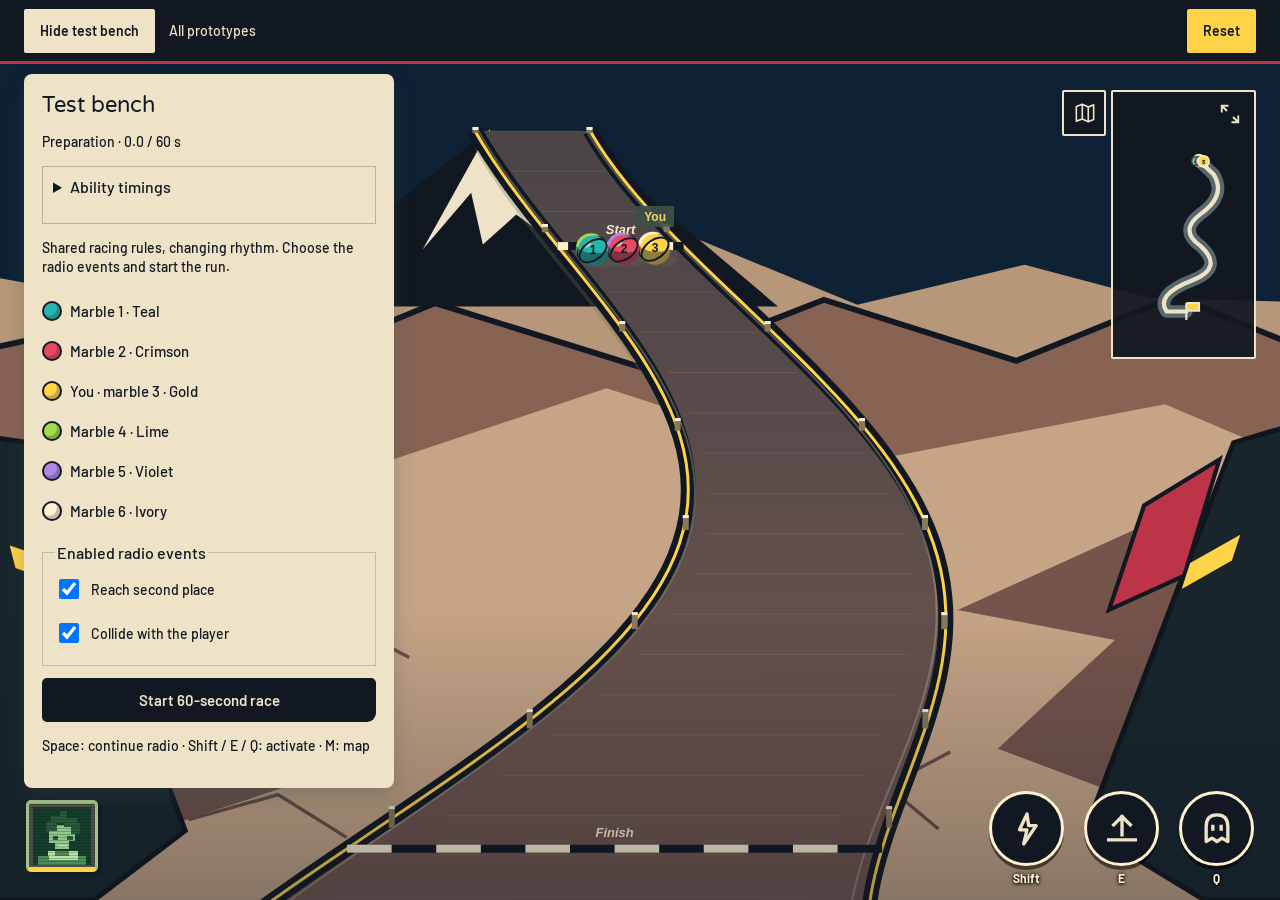
==== prototype-01.html @ e47201d7 "Simplify race motion and add Space-driven radio with permanent player portrait" ====
<!doctype html>
<html lang="en"><head><meta charset="utf-8"><meta name="viewport" content="width=device-width, initial-scale=1"><title data-text="pageTitle"></title><link rel="stylesheet" href="styles.css"></head>
<body class="race-page" data-prototype="prototype-01"><header class="prototype-header"><button id="controls-toggle" data-text="showTools" aria-expanded="false" aria-controls="demo-controls"></button><a href="index.html" data-text="back" data-label="backLabel"></a><button id="header-reset" data-text="restart"></button></header>
<main class="race" id="race"><canvas id="scene" data-label="scene"></canvas><div class="scene-vignette"></div>
<section class="race-info" data-label="raceProgress"><div class="position"><strong id="position">3</strong><span>/ 6</span></div><div class="race-meta"><span id="progress-label">0%</span><span id="race-time">00:00.0</span></div><div class="progress-track" role="progressbar" data-label="distance" aria-valuemin="0" aria-valuemax="100" aria-valuenow="0"><span id="race-progress"></span></div></section>

<section class="map-dock" data-label="minimap"><button id="map-toggle" class="map-tab" aria-expanded="true" data-label="toggleMap" data-title="toggleMapHelp" aria-controls="map-content" data-icon="map"></button><div id="map-content" class="instrument map-content"><div class="panel-heading"><span></span><button id="map-expand" class="small-button" data-label="expandMap" data-title="expandMap" data-icon="expand"></button></div><svg id="mini-map" viewBox="0 0 180 270" role="img" data-label="route"><path class="map-route-shadow"/><path class="map-route"/><path class="finish-line"/><circle class="start-marker" r="8"/><g id="map-markers"></g></svg><div class="map-legend"><span><i class="player-dot"></i><span data-text="you"></span></span><span><i class="rival-dot"></i><span data-text="otherRacers"></span></span></div></div></section>
<div id="ability-feedback" class="ability-feedback" role="status"></div>
<section class="radio-dock" id="radio-dock" data-label="conversation"><div class="portrait-stack"><div id="portrait-npc" role="img" class="portrait" hidden><span class="portrait-art" data-icon="npcPortrait"></span></div><div id="portrait-player" role="img" class="portrait active" data-label="playerPortrait"><span class="portrait-art" data-icon="playerPortrait"></span></div></div><div class="dialogue instrument" id="dialogue" hidden><div class="dialogue-body"><p id="speaker" class="speaker"></p><p id="dialog-text" class="dialog-text" aria-live="polite"></p><div class="dialogue-footer"><span id="dialog-step"></span><span data-text="continueRadio"></span></div></div></div></section>
<section class="abilities" data-label="abilities"><div class="ability-row"><button class="ability instrument" data-ability="0" aria-controls="ability-detail"><span class="ability-icon"></span><span class="ability-state"></span><span class="ability-spinner" aria-hidden="true"></span><svg class="cooldown-ring" viewBox="0 0 80 80" aria-hidden="true"><circle class="ring-track" cx="40" cy="40" r="35"/><circle class="ring-progress" cx="40" cy="40" r="35"/></svg><span class="ability-key"></span></button><button class="ability instrument" data-ability="1" aria-controls="ability-detail"><span class="ability-icon"></span><span class="ability-state"></span><span class="ability-spinner" aria-hidden="true"></span><svg class="cooldown-ring" viewBox="0 0 80 80" aria-hidden="true"><circle class="ring-track" cx="40" cy="40" r="35"/><circle class="ring-progress" cx="40" cy="40" r="35"/></svg><span class="ability-key"></span></button><button class="ability instrument" data-ability="2" aria-controls="ability-detail"><span class="ability-icon"></span><span class="ability-state"></span><span class="ability-spinner" aria-hidden="true"></span><svg class="cooldown-ring" viewBox="0 0 80 80" aria-hidden="true"><circle class="ring-track" cx="40" cy="40" r="35"/><circle class="ring-progress" cx="40" cy="40" r="35"/></svg><span class="ability-key"></span></button></div><div id="ability-detail" class="ability-detail instrument" hidden><div class="panel-heading"><strong id="ability-name"></strong><button id="ability-close" class="small-button" data-label="closeAbility" data-icon="close"></button></div><p id="ability-description"></p><div class="detail-footer"><span id="ability-timing"></span><button id="ability-activate" data-text="activate"></button></div></div></section>

<div id="finish-banner" class="finish-banner" role="status" hidden><p data-text="finishIntro"></p><h1 data-text="finishTitle"></h1><p id="result"></p></div></main>
<aside class="test-bench"><section id="demo-controls" hidden><h2 data-text="testTools"></h2><p id="sim-status"></p><details class="ability-settings"><summary data-text="abilitySettings"></summary><div id="ability-settings"></div></details><div id="preparation"><p data-text="prepHint"></p><div id="marble-editor"></div><fieldset><legend data-text="enabledEvents"></legend><div id="event-options"></div></fieldset><button id="start-race" data-text="startRace"></button></div><div id="live-tools" hidden><div id="event-triggers"></div><button id="pause" data-text="pause"></button></div><p data-text="keyboard"></p></section></aside>
<dialog id="map-dialog" class="expanded-map instrument"><div class="panel-heading"><h2 data-text="mapHeading"></h2><button id="map-close" class="small-button" data-label="closeMap" data-icon="close"></button></div><div id="large-map"></div><div class="map-legend"><span><i class="player-dot"></i><span data-text="you"></span></span><span><i class="rival-dot"></i><span data-text="otherRacers"></span></span></div><p><span data-text="start"></span><span data-text="finish"></span></p></dialog>
<script src="prototype-config.js?v=space-radio-02"></script><script src="content.js?v=space-radio-02"></script><script src="ability-model.js?v=space-radio-02"></script><script src="radio-model.js?v=space-radio-02"></script><script src="race-model.js?v=space-radio-02"></script><script src="prototype-01.js?v=space-radio-02"></script></body></html>
---- styles.css ----
@import url('https://fonts.googleapis.com/css2?family=Barlow+Condensed:ital,wght@0,600;0,700;0,800;1,800&display=swap');
@import url('https://fonts.googleapis.com/css2?family=Barlow:wght@400;500;600;700;800&family=Varela+Round&display=swap');
:root{color-scheme:light;--ink:#344d43;--paper:#f7f0db;--sage:#668879;--sea:#8db4aa;--gold:#edc567;--rust:#ae563c;--muted:#596958;--white:#fff9e8}*{box-sizing:border-box}body{margin:0;color:var(--ink);font:500 16px Barlow,sans-serif;background:var(--paper)}button,a{-webkit-tap-highlight-color:transparent}button{font:600 15px Barlow,sans-serif;color:var(--paper);background:var(--ink);border:0;min-height:44px;padding:10px 18px;cursor:pointer;border-radius:5px 5px 9px 5px;transition:background .16s,transform .16s}button:hover{background:#496553}button:active{transform:translateY(1px)}a{color:inherit}button:focus-visible,a:focus-visible{outline:3px solid var(--rust);outline-offset:4px}button:disabled{cursor:not-allowed;background:#ccd0b8;color:#344d43}[hidden]{display:none!important}.svg-definitions{position:absolute;width:0;height:0}.topbar{position:absolute;z-index:6;inset:0 0 auto;display:flex;align-items:center;justify-content:space-between;height:64px;padding:0 24px;gap:10px;background:linear-gradient(#f7f0dbb0,#f7f0db00)}.back-link{text-decoration:none;padding:14px 0;font-size:14px;font-weight:700}.back-link:hover{text-decoration:underline}.topbar-title{font:18px 'Varela Round',sans-serif}.topbar-title span{display:none}.icon-button{font-size:25px;width:44px;padding:4px;background:#344d43ed;color:var(--white)}.topbar #header-reset{margin-left:auto;margin-right:8px}.topbar #controls-toggle{font-size:0}.topbar #controls-toggle::after{content:'☷';font-size:27px}.race{height:100dvh;min-height:640px;position:relative;overflow:hidden;background:#a4c7b9;background-position:center;background-size:cover;background-repeat:no-repeat}#scene{position:absolute;inset:0;width:100%;height:100%}.scene-vignette{position:absolute;inset:0;pointer-events:none;background:linear-gradient(0deg,#43564130,transparent 25%)}.race-info{position:absolute;left:30px;top:92px;width:140px;color:var(--ink)}.position{display:flex;gap:6px;align-items:baseline}.position strong{font:800 65px/.95 Barlow,sans-serif;letter-spacing:-3px}.position>span{font-size:24px;font-weight:600}.race-meta{display:flex;justify-content:space-between;gap:12px;margin-top:13px;font-size:13px;font-weight:700;font-variant-numeric:tabular-nums}.progress-track{height:4px;background:#344d4329;margin-top:9px}.progress-track span{display:block;height:100%;background:var(--ink)}.map-dock{position:absolute;top:88px;right:24px;display:flex;align-items:flex-start;gap:5px}.map-tab{width:44px;padding:8px;min-height:44px;background:#344d43e8;color:var(--paper);border-radius:5px}.map-tab svg{display:block;width:26px;height:26px;fill:none;stroke:currentColor;stroke-width:3;stroke-linejoin:round}.map-tab #map-chevron{display:none}.map-content{width:145px;position:relative;border-radius:4px;background:#344d43e8;padding:34px 7px 8px;animation:reveal .18s ease-out}.map-content .panel-heading{height:0}.map-content #map-expand{position:absolute;right:2px;top:0;color:var(--paper)}.small-button{background:transparent;color:inherit;min-width:44px;padding:5px;font-size:25px;line-height:1}.small-button:hover{background:#66887930}.map-content svg{width:100%;height:220px}.map-route-shadow{fill:none;stroke:#7c9883;stroke-width:18;stroke-linecap:round;stroke-linejoin:round}.map-route{fill:none;stroke:var(--paper);stroke-width:6;stroke-linecap:round;stroke-linejoin:round}.finish-line{stroke:var(--paper);stroke-width:3;fill:var(--gold)}.start-marker{fill:var(--ink);stroke:var(--paper);stroke-width:3}.map-content .map-legend{display:none}.dialogue{position:absolute;left:26px;bottom:28px;width:420px;display:flex;gap:16px;align-items:stretch;background:var(--paper);padding:16px;border-radius:7px 22px 7px 7px;box-shadow:0 6px 0 #344d4329}.portrait-stack{width:64px;flex-shrink:0;display:flex;flex-direction:column;gap:9px}.portrait{opacity:.4;background:#e4dcc1;border-radius:5px;overflow:hidden;transition:opacity .2s}.portrait.active{opacity:1;background:#d2ddc3;box-shadow:0 3px 0 var(--sage)}.portrait svg{display:block;width:100%;height:57px}.portrait span{display:none}.dialogue-body{position:relative;flex:1;display:flex;flex-direction:column;min-width:0}.dialogue-body .panel-heading{position:absolute;right:-8px;top:-10px}.dialogue-body .panel-heading>span{display:none}.speaker{font:600 19px 'Varela Round',sans-serif;margin:4px 30px 10px 0;color:var(--rust)}.dialog-text{font-size:18px;line-height:1.4;margin:0 0 18px;min-height:50px;max-width:30ch}.dialogue-footer{display:flex;align-items:center;justify-content:space-between;margin-top:auto;gap:10px}.dialogue-footer>span{color:var(--muted);font-size:12px}.dialogue-footer button{min-height:44px;padding:7px 14px;background:transparent;color:var(--ink)}.dialogue-footer button:hover{background:#d7dfc7}.abilities{position:absolute;right:26px;bottom:34px;width:254px}.ability-row{display:flex;gap:14px}.ability{position:relative;width:75px;height:75px;padding:9px;background:#344d43ee;border:3px solid var(--paper);border-radius:5px;color:var(--paper);overflow:visible;box-shadow:0 4px 0 #344d432b}.ability:hover,.ability.selected{background:#526e5c}.ability svg{width:44px;height:44px;display:block;fill:none;stroke:currentColor;stroke-width:4;stroke-linecap:square;stroke-linejoin:round}.ability-key{position:absolute;top:calc(100% + 10px);left:0;right:0;text-align:center;font-size:12px;font-weight:700;color:var(--ink)}.ability-state{position:absolute;inset:0;display:flex;align-items:center;justify-content:center;font:700 25px Barlow,sans-serif;pointer-events:none}.ability.cooldown{background:#344d437a;color:#fff9e8}.ability.cooldown svg{opacity:.18}.ability.activated{background:var(--gold);color:var(--ink);border-color:var(--ink)}.ability.activated .ability-state{position:absolute;inset:auto 0 -5px auto;font-size:17px;line-height:1}.cooldown-fill{position:absolute;left:0;bottom:0;height:4px;background:var(--gold);width:0}.ability-detail{position:absolute;bottom:100px;right:0;width:300px;padding:14px 18px;background:var(--paper);border-radius:6px 18px 6px 6px;box-shadow:0 5px 0 #344d4329;animation:reveal .15s ease-out}.panel-heading{display:flex;align-items:center;justify-content:space-between;gap:12px}.ability-detail .panel-heading strong{font:19px 'Varela Round',sans-serif}.ability-detail p{font-size:16px;line-height:1.45;margin:5px 0 14px}.detail-footer{display:flex;align-items:center;justify-content:space-between;gap:10px}.detail-footer>span{font-size:12px;color:var(--muted)}.ability-feedback{position:absolute;left:50%;top:40%;transform:translateX(-50%);padding:10px 18px;background:var(--paper);border-radius:4px;font:16px 'Varela Round',sans-serif;opacity:0;transition:opacity .2s;pointer-events:none}.ability-feedback.visible{opacity:1}.demo-controls{position:absolute;z-index:8;right:24px;top:70px;background:var(--paper);padding:18px;border-radius:8px;width:330px;box-shadow:0 8px 20px #344d4344;display:grid;grid-template-columns:1fr 1fr;gap:10px}.controls-intro,.demo-controls p{grid-column:1/-1}.controls-intro strong{font:19px 'Varela Round',sans-serif}.controls-intro span{display:none}.demo-controls p{font-size:13px;line-height:1.5;margin:5px 0}.expanded-map{background:var(--paper);color:var(--ink);border:0;width:min(470px,90vw);padding:20px;border-radius:8px;max-height:90dvh;overflow:auto}.expanded-map::backdrop{background:#344d4399}.expanded-map h2{font:22px 'Varela Round',sans-serif;margin:0}.expanded-map .eyebrow{display:none}.expanded-map svg{display:block;width:100%;height:min(55dvh,430px)}.expanded-map .map-route-shadow{stroke:#c0cdb3}.expanded-map .map-route{stroke:#668879}.expanded-map .finish-line,.expanded-map .start-marker{stroke:var(--ink)}.expanded-map>p{display:flex;justify-content:space-between;font-size:13px;margin-bottom:0}.map-legend{display:flex;gap:20px;justify-content:center;font-size:13px}.map-legend span{display:flex;align-items:center;gap:6px}.map-legend i{width:9px;height:9px;display:inline-block;border-radius:50%}.player-dot{background:var(--gold);outline:2px solid var(--ink)}.rival-dot{background:var(--sage)}.finish-banner{position:absolute;left:50%;top:44%;transform:translate(-50%,-50%);text-align:center;background:var(--paper);padding:25px 48px;border-radius:10px 28px 10px 10px;box-shadow:0 6px 0 #344d4329}.finish-banner p{margin:0}.finish-banner h1{font:48px 'Varela Round',sans-serif;margin:8px 0 20px}.hub{min-height:100dvh;background:#e9e2c6}.hub-content{max-width:1120px;margin:auto;padding:40px 48px 26px}.wordmark{display:inline-flex;gap:12px;align-items:center;text-decoration:none;font:23px 'Varela Round',sans-serif}.wordmark svg{width:38px;height:38px;stroke:currentColor;fill:none;stroke-width:2.5}.hub-title{margin:65px 0 32px}.hub-title p{font:16px 'Varela Round',sans-serif;color:var(--rust);margin:0 0 12px}.hub-title h1{font:clamp(36px,5vw,56px)/1.1 'Varela Round',sans-serif;letter-spacing:-2px;margin:0}.trail-card{display:grid;grid-template-columns:1.35fr 1fr;background:var(--paper);border-radius:7px 30px 7px 7px;overflow:hidden;box-shadow:0 8px 0 #bcc5a666}.trail-art{position:relative;min-height:320px;overflow:hidden;display:block}.trail-art img{width:100%;height:100%;object-fit:cover;position:absolute}.trail-road{position:absolute;width:165px;height:580px;border:6px solid #f9efd3;background:#d0bd93;top:-100px;left:38%;transform:rotate(28deg);border-radius:45%}.trail-marble{position:absolute;width:58px;height:58px;border-radius:50%;left:48%;top:56%;background:radial-gradient(circle at 30% 25%,#fff0bb,#e7b952 45%,#a7773b);box-shadow:7px 10px 0 #526b4d44}.trail-stamp{position:absolute;left:24px;bottom:24px;font:700 38px Barlow,sans-serif;color:var(--paper);background:var(--ink);padding:5px 12px;border-radius:4px}.trail-copy{padding:40px;display:flex;flex-direction:column;justify-content:center}.version{font-size:13px;color:var(--muted);margin:0 0 15px}.trail-copy h2{font:32px 'Varela Round',sans-serif;margin:0 0 15px;color:var(--rust)}.trail-copy>p:not(.version){font-size:18px;line-height:1.55;margin:0 0 28px}.play-link{display:flex;align-items:center;justify-content:space-between;background:var(--ink);color:var(--paper);padding:14px 18px;text-decoration:none;font-weight:600;border-radius:5px}.play-link:hover{background:#526e5c}.play-link svg{width:24px;height:24px;stroke:currentColor;fill:none;stroke-width:2.5}.hub footer{display:flex;justify-content:space-between;font-size:13px;color:var(--muted);gap:15px;margin-top:30px}@keyframes reveal{from{opacity:0;transform:translateX(8px)}to{opacity:1;transform:translateX(0)}}
@media(max-width:900px){.dialogue{width:360px;padding:14px;gap:12px}.dialog-text{font-size:17px}.abilities{right:20px;width:230px}.ability-row{gap:10px}.ability{width:70px;height:70px}.ability svg{width:40px;height:40px}.map-content{width:130px}.map-content svg{height:185px}.trail-copy{padding:28px}.trail-copy h2{font-size:27px}}
@media(max-width:680px){.topbar{padding:0 12px;height:58px}.topbar-title{font-size:16px}.back-link{font-size:13px}.topbar #header-reset{margin-right:0}.race{min-height:700px}.race-info{left:18px;top:81px;width:105px}.position strong{font-size:52px}.position>span{font-size:20px}.race-meta{font-size:12px}.map-dock{top:76px;right:12px;gap:4px}.map-content{width:104px;padding:33px 2px 8px}.map-content svg{height:158px}.dialogue{left:12px;right:12px;width:auto;bottom:140px;padding:14px;gap:12px}.portrait-stack{width:53px;gap:8px}.portrait svg{height:48px}.dialog-text{font-size:16px;min-height:44px;line-height:1.45;margin-bottom:8px}.speaker{font-size:17px;margin-top:2px}.dialogue-footer button{padding:7px 10px}.abilities{right:16px;bottom:42px;width:230px}.ability-detail{width:calc(100vw - 28px);bottom:104px;right:-4px}.ability-feedback{top:40%;font-size:14px;white-space:nowrap}.demo-controls{top:64px;right:12px;width:min(330px,calc(100vw - 24px))}.finish-banner{top:44%;padding:20px 35px;white-space:nowrap}.hub-content{padding:26px 20px}.hub-title{margin:45px 0 28px}.trail-card{grid-template-columns:1fr}.trail-art{min-height:245px}.trail-copy{padding:26px}.trail-copy h2{font-size:29px}.hub footer{flex-direction:column;gap:8px;margin-top:28px}}
@media(max-height:650px) and (min-width:681px){.map-content svg{height:140px}.map-content{width:110px}.dialogue{bottom:18px}.abilities{bottom:32px}.race{min-height:580px}}
@media(prefers-reduced-motion:reduce){*,*::before,*::after{animation:none!important;transition:none!important;scroll-behavior:auto!important}}
.topbar-title{position:absolute;left:50%;transform:translateX(-50%)}.demo-controls #reset{grid-column:1/-1}
.topbar #controls-toggle::after{content:none}.topbar #controls-toggle svg{width:28px;height:28px;stroke:currentColor;fill:none;stroke-width:2.5}@media(max-width:360px){.topbar-title{display:none}}
.portrait .portrait-art{display:block}.icon-button svg,.small-button svg{width:24px;height:24px;fill:none;stroke:currentColor;stroke-width:2.5;display:block;margin:auto}.ability .ability-icon{display:block}.ability img{width:44px;height:44px;display:block;object-fit:contain}.ability.activated .ability-state{inset:auto 3px 5px auto;font-size:15px;line-height:1;background:var(--gold);padding:2px}.ability.activated::after{content:"";position:absolute;top:5px;right:5px;width:6px;height:6px;border-radius:50%;background:var(--ink)}.map-legend span{gap:6px}#prototype-list{display:grid;gap:30px}@media(max-width:900px){.ability img{width:40px;height:40px}}
/* Reclaimed radio hardware; noise is confined to the portrait glass. */
.dialogue{background:#716b51;border:3px solid #4d5747;border-radius:13px 17px 14px 11px;padding:13px;gap:12px;box-shadow:inset 0 1px #d5bd89,inset 0 -3px #484c3b,0 5px 0 #344d4329;color:#d6ebbc;width:430px}
.dialogue-body{background:#193e30;border-radius:10px 13px 12px 10px;padding:10px 13px;box-shadow:inset 0 0 13px #091e18}
.dialogue-body .speaker{color:#bde298;font:700 15px Barlow,sans-serif;margin:2px 30px 9px 0}
.dialogue-body .dialog-text{font-size:18px;line-height:1.4;margin-bottom:12px;min-height:50px}
.dialogue-body .panel-heading{top:-4px;right:-3px}.dialogue-footer>span{color:#a8ca95}.radio-wave{color:#a8ca95;font-size:15px}
.portrait-stack{width:64px;justify-content:center}.portrait{position:relative;border:2px solid #263e30;border-radius:3px;background:#173c2c;opacity:.4}.portrait.active{background:#173c2c;box-shadow:none;border-color:#a3c287}
.portrait svg{height:64px;shape-rendering:crispEdges;stroke:none}.portrait::after{content:'';position:absolute;inset:0;background:repeating-linear-gradient(0deg,transparent 0 2px,#081e2540 2px 3px);pointer-events:none}
.ability{border-radius:50%;border:0;width:75px;height:75px;box-shadow:0 3px 0 #344d4330;isolation:isolate}.ability .ability-icon svg{width:40px;height:40px;margin:auto}.ability-spinner{position:absolute;inset:6px;border:2px solid transparent;border-top-color:currentColor;border-bottom-color:currentColor;border-radius:50%;pointer-events:none;opacity:0}
.ability.activated .ability-spinner{opacity:.8;animation:skill-spin var(--spin-duration) linear infinite}.ability .cooldown-ring{position:absolute;inset:-4px;width:83px;height:83px;transform:rotate(-90deg);fill:none;stroke:var(--gold);stroke-width:3;pointer-events:none}.cooldown-ring circle{stroke-dasharray:226;stroke-dashoffset:226}.ability-state{font-size:21px}.ability.activated .ability-state{inset:auto 0 -3px auto;background:var(--ink);color:var(--paper);border-radius:50%;padding:3px}.ability-key{top:calc(100% + 8px)}
@keyframes skill-spin{to{transform:rotate(360deg)}}
.test-bench{position:fixed;z-index:12;left:12px;top:12px;max-width:calc(100vw - 24px)}.race-page .topbar{top:50px}.race-info,.map-dock{top:138px}.test-bench>button{font-size:13px;min-height:36px;padding:7px 12px;background:var(--paper);color:var(--ink);box-shadow:0 2px 0 #344d4330}
#demo-controls{position:relative;width:370px;max-width:calc(100vw - 24px);max-height:calc(100dvh - 70px);overflow:auto;background:var(--paper);padding:18px;border-radius:8px;box-shadow:0 8px 20px #344d4344}#demo-controls h2{font:22px 'Varela Round',sans-serif;margin:0}#demo-controls p{font-size:14px;line-height:1.4}#event-options label{display:flex;align-items:center;gap:9px;min-height:44px;font-size:14px}#event-options input{width:20px;height:20px}#demo-controls fieldset{border:1px solid #66887960;margin:12px 0}#start-race{width:100%}#event-triggers{display:grid;gap:8px;margin:10px 0}.finish-banner #result{font-size:16px;margin:0 0 16px}
@media(max-width:680px){.race-page .topbar{padding:0 12px}.race-info{top:126px;left:18px}.map-dock{top:124px;right:12px}.dialogue{width:auto;left:12px;right:12px;bottom:148px;padding:10px;gap:9px}.dialogue-body .dialog-text{font-size:16px}.portrait-stack{width:54px}.portrait svg{height:50px}.ability-row{gap:12px}.ability{width:68px;height:68px}.ability .cooldown-ring{width:76px;height:76px}.finish-banner{width:calc(100% - 30px);padding:24px}.topbar-title{font-size:15px}}
@media(prefers-reduced-motion:reduce){.ability.activated .ability-spinner{animation:none;border-color:currentColor;opacity:.6}}
input:focus-visible,select:focus-visible,summary:focus-visible{outline:3px solid var(--rust);outline-offset:3px}
/* Redline revision: heavy ink silhouettes and repaired racing hardware. */

.prototype-header{height:64px;display:flex;align-items:center;gap:14px;padding:8px 24px;background:#121821;color:#eee3c6;border-bottom:3px solid #bd3449;position:relative;z-index:20}.prototype-header button{background:#eee3c6;color:#121821;border-radius:2px;min-height:44px;font-size:14px;padding:10px 16px}.prototype-header a{font-size:14px;text-decoration:none;padding:12px 0}.prototype-header a:hover{text-decoration:underline}.prototype-header #header-reset{margin-left:auto;background:#ffd348}.race-page .race{height:calc(100dvh - 64px);min-height:640px;background-color:#876354}.test-bench{top:74px;left:24px;position:absolute;z-index:15}.race-info{top:26px;left:28px;color:var(--white);background:#121821ed;padding:12px 16px 15px;width:170px;clip-path:polygon(0 0,100% 0,100% 85%,90% 100%,0 100%)}.position strong{font-style:italic;font-weight:800}.race-meta{color:var(--gold)}.progress-track{background:#eee3c64d}.progress-track span{background:var(--gold)}.map-dock{top:26px}.map-content{background:#121821ed;border:2px solid #eee3c6;border-radius:2px}.map-tab{background:#121821;border:2px solid #eee3c6;border-radius:2px}.map-route-shadow{stroke:#58676b}.racer-number{fill:#121821;stroke:none;font:800 8px Barlow,sans-serif;text-anchor:middle;dominant-baseline:central;pointer-events:none}.map-content svg .racer-number{height:auto}.marble-swatch{display:inline-block;vertical-align:middle;width:20px;height:20px;border-radius:50%;border:2px solid #121821;margin-right:8px;box-shadow:inset -3px -3px #12182140}.ability-settings{margin:14px 0;padding:10px;border:1px solid #665e5060}.ability-settings summary{min-height:36px;cursor:pointer}.ability-settings p{font-size:13px!important}
.ability{background:#121821;border:3px solid #fff1d0;box-shadow:0 4px 0 #0008}.ability:hover,.ability.selected{background:#34444d}.ability.activated{background:#ffd348;color:#121821;border-color:#121821}.ability.cooldown{background:#121821;color:#fff1d0;border-color:#6d7379}.ability.cooldown .ability-icon{opacity:.24}.ability.cooldown .ability-icon svg{opacity:1}.ability .cooldown-ring{width:calc(100% + 16px);height:calc(100% + 16px);inset:-8px;stroke-width:6;overflow:visible;display:none;filter:drop-shadow(0 0 2px #000)}.ability.cooldown .cooldown-ring{display:block}.cooldown-ring .ring-track{stroke:#10151e;stroke-width:9;stroke-dasharray:none;stroke-dashoffset:0}.cooldown-ring .ring-progress{stroke:#ffd348;stroke-width:6;stroke-linecap:round;stroke-dasharray:220;stroke-dashoffset:220}.ability-key{color:#fff1d0;text-shadow:0 1px 3px #000,0 0 4px #000}.ability-row{gap:20px}.abilities{width:265px}.ability-detail{border:2px solid #121821;border-radius:2px 14px 2px 2px;box-shadow:5px 5px 0 #121821}.ability-detail .panel-heading strong{font:italic 800 26px 'Barlow Condensed',Barlow,sans-serif}.dialogue{background:#514e47;border-color:#141b24;box-shadow:inset 0 2px #b2a68a,5px 5px 0 #121821b3;border-radius:8px 18px 8px 8px}.dialogue::before{content:'';position:absolute;left:10px;top:-3px;width:30px;height:5px;background:#bd3449;transform:rotate(-7deg)}.finish-banner{border:3px solid #121821;border-radius:2px 25px 2px 2px;box-shadow:7px 7px 0 #121821}.finish-banner h1{font:italic 800 52px 'Barlow Condensed',Barlow,sans-serif}.hub{background:#eee3c6}.hub-title h1,.trail-copy h2{font-family:'Barlow Condensed',Barlow,sans-serif;font-style:italic;font-weight:800}.trail-card{border-radius:2px 30px 2px 2px;box-shadow:6px 6px 0 #121821}.trail-art{background:#876354}.trail-road{background:#4e4547!important;border-color:#ffd348!important}.play-link{border-radius:2px;background:#121821}.trail-stamp{background:#121821;border-radius:0}.scene-vignette{background:linear-gradient(0deg,#10182455,transparent 35%)}
@media(max-width:680px){.prototype-header{height:60px;gap:10px;padding:8px 10px}.prototype-header button{font-size:12px;padding:8px 10px}.prototype-header a{font-size:12px}.race-page .race{height:calc(100dvh - 60px);min-height:700px}.test-bench{top:68px;left:12px}.race-info{top:18px;left:12px;width:124px;padding:10px}.map-dock{top:18px;right:12px}.map-content{width:106px}.map-content svg{height:170px}.abilities{width:244px;right:20px}.ability-row{gap:18px}.ability{width:68px;height:68px}.ability .cooldown-ring{width:calc(100% + 16px);height:calc(100% + 16px)}.dialogue{bottom:150px}.ability-detail{bottom:108px;width:calc(100vw - 24px);right:-8px}}
.cooldown-ring .ring-track{stroke:#a7b0b3;stroke-width:7;opacity:.65}.cooldown-ring .ring-progress{stroke:#ffd348;stroke-width:6}.detail-footer button{min-width:120px}.ability-icon img{width:40px;height:40px;object-fit:contain}.prototype-header button:focus-visible,.prototype-header a:focus-visible{outline-color:#ffd348}
.map-content .small-button svg{width:24px;height:24px;display:block}.cooldown-ring .ring-track{stroke:#c4ced0;opacity:1;stroke-width:7}.cooldown-ring .ring-progress{stroke:#ffd348;stroke-width:7}.race-info .position{gap:8px}
.ability.cooldown .cooldown-ring{opacity:1}.ability.cooldown .ability-state{color:#fff6da}.ability .ring-progress{stroke:#ffd348}
#demo-controls{max-height:calc(100dvh - 90px)}@media(max-width:680px){#demo-controls{max-height:calc(100dvh - 80px)}}
/* Fixed player module; only caller and text glass enter/leave. */
.radio-dock{position:absolute;left:26px;bottom:28px;width:440px;height:156px;pointer-events:none;z-index:4}.radio-dock .portrait-stack{position:absolute;left:0;bottom:0;width:72px;height:156px}.radio-dock .portrait{position:absolute;width:72px;height:72px;padding:4px;background:#514e47;border:3px solid #141b24;box-shadow:inset 0 1px #b2a68a,3px 3px #12182199;border-radius:5px;opacity:1}.radio-dock .portrait svg{height:58px;width:58px}.radio-dock #portrait-player{bottom:0;border-bottom:5px solid #ffd348}.radio-dock #portrait-npc{bottom:84px}.radio-dock .portrait.active{border-color:#a3c287}.radio-dock .dialogue{position:absolute;left:84px;top:0;bottom:0;width:350px;margin:0;padding:10px;pointer-events:auto}.radio-dock .dialogue-body{width:100%}.radio-dock .dialog-text{font-size:17px;min-height:40px}.radio-dock .dialogue-footer{font-size:12px;gap:10px}.radio-dock .dialogue-footer span:last-child{color:#d6ebbc;font-size:12px}.racer-identity{display:flex;align-items:center;min-height:40px;font-size:15px}.racer-identity .marble-swatch{flex-shrink:0}.radio-dock .portrait-art{display:block}.radio-dock .dialogue::before{left:10px}
@media(max-width:680px){.radio-dock{left:12px;bottom:24px;width:calc(100% - 24px);height:156px}.radio-dock .portrait-stack{width:60px}.radio-dock .portrait{width:60px;height:64px;padding:3px}.radio-dock .portrait svg{width:48px;height:50px}.radio-dock #portrait-npc{bottom:76px}.radio-dock .dialogue{left:72px;top:auto;bottom:118px;width:calc(100% - 72px);min-height:150px;padding:8px}.radio-dock .dialog-text{font-size:16px;line-height:1.4}.radio-dock .speaker{font-size:14px}.radio-dock .dialogue-footer{flex-wrap:wrap;gap:4px}.race-page:has(.radio-dock.transmitting) .ability-detail{bottom:310px}}
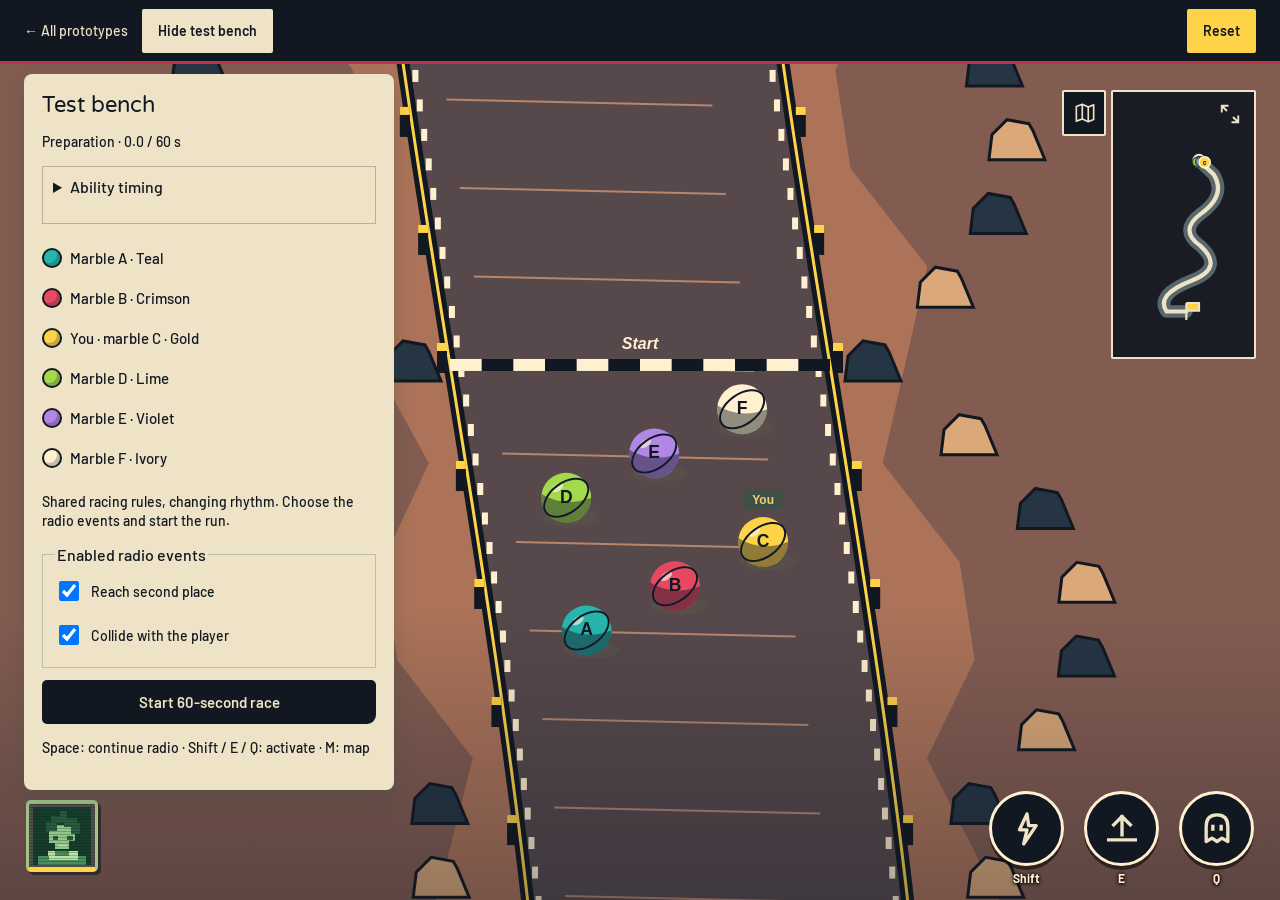
==== commit 87e6beb9: "Add long-track follow camera and editable ability timing" ====
--- a/prototype-01.html
+++ b/prototype-01.html
@@ -1,6 +1,6 @@
 <!doctype html>
 <html lang="en"><head><meta charset="utf-8"><meta name="viewport" content="width=device-width, initial-scale=1"><title data-text="pageTitle"></title><link rel="stylesheet" href="styles.css"></head>
-<body class="race-page" data-prototype="prototype-01"><header class="prototype-header"><button id="controls-toggle" data-text="showTools" aria-expanded="false" aria-controls="demo-controls"></button><a href="index.html" data-text="back" data-label="backLabel"></a><button id="header-reset" data-text="restart"></button></header>
+<body class="race-page" data-prototype="prototype-01"><header class="prototype-header"><a href="index.html" data-text="back" data-label="backLabel"></a><button id="controls-toggle" data-text="showTools" aria-expanded="false" aria-controls="demo-controls"></button><button id="header-reset" data-text="restart"></button></header>
 <main class="race" id="race"><canvas id="scene" data-label="scene"></canvas><div class="scene-vignette"></div>
 <section class="race-info" data-label="raceProgress"><div class="position"><strong id="position">3</strong><span>/ 6</span></div><div class="race-meta"><span id="progress-label">0%</span><span id="race-time">00:00.0</span></div><div class="progress-track" role="progressbar" data-label="distance" aria-valuemin="0" aria-valuemax="100" aria-valuenow="0"><span id="race-progress"></span></div></section>
 
@@ -10,6 +10,6 @@
 <section class="abilities" data-label="abilities"><div class="ability-row"><button class="ability instrument" data-ability="0" aria-controls="ability-detail"><span class="ability-icon"></span><span class="ability-state"></span><span class="ability-spinner" aria-hidden="true"></span><svg class="cooldown-ring" viewBox="0 0 80 80" aria-hidden="true"><circle class="ring-track" cx="40" cy="40" r="35"/><circle class="ring-progress" cx="40" cy="40" r="35"/></svg><span class="ability-key"></span></button><button class="ability instrument" data-ability="1" aria-controls="ability-detail"><span class="ability-icon"></span><span class="ability-state"></span><span class="ability-spinner" aria-hidden="true"></span><svg class="cooldown-ring" viewBox="0 0 80 80" aria-hidden="true"><circle class="ring-track" cx="40" cy="40" r="35"/><circle class="ring-progress" cx="40" cy="40" r="35"/></svg><span class="ability-key"></span></button><button class="ability instrument" data-ability="2" aria-controls="ability-detail"><span class="ability-icon"></span><span class="ability-state"></span><span class="ability-spinner" aria-hidden="true"></span><svg class="cooldown-ring" viewBox="0 0 80 80" aria-hidden="true"><circle class="ring-track" cx="40" cy="40" r="35"/><circle class="ring-progress" cx="40" cy="40" r="35"/></svg><span class="ability-key"></span></button></div><div id="ability-detail" class="ability-detail instrument" hidden><div class="panel-heading"><strong id="ability-name"></strong><button id="ability-close" class="small-button" data-label="closeAbility" data-icon="close"></button></div><p id="ability-description"></p><div class="detail-footer"><span id="ability-timing"></span><button id="ability-activate" data-text="activate"></button></div></div></section>
 
 <div id="finish-banner" class="finish-banner" role="status" hidden><p data-text="finishIntro"></p><h1 data-text="finishTitle"></h1><p id="result"></p></div></main>
-<aside class="test-bench"><section id="demo-controls" hidden><h2 data-text="testTools"></h2><p id="sim-status"></p><details class="ability-settings"><summary data-text="abilitySettings"></summary><div id="ability-settings"></div></details><div id="preparation"><p data-text="prepHint"></p><div id="marble-editor"></div><fieldset><legend data-text="enabledEvents"></legend><div id="event-options"></div></fieldset><button id="start-race" data-text="startRace"></button></div><div id="live-tools" hidden><div id="event-triggers"></div><button id="pause" data-text="pause"></button></div><p data-text="keyboard"></p></section></aside>
+<aside class="test-bench"><section id="demo-controls" hidden><h2 data-text="testTools"></h2><p id="sim-status"></p><details class="ability-settings"><summary data-text="abilitySettings"></summary><p data-text="timingHint"></p><div id="ability-settings"></div></details><div id="marble-editor"></div><div id="preparation"><p data-text="prepHint"></p><fieldset><legend data-text="enabledEvents"></legend><div id="event-options"></div></fieldset><button id="start-race" data-text="startRace"></button></div><div id="live-tools" hidden><h3 data-text="dialogueTriggers"></h3><div id="event-triggers"></div><button id="pause" data-text="pause"></button></div><p data-text="keyboard"></p></section></aside>
 <dialog id="map-dialog" class="expanded-map instrument"><div class="panel-heading"><h2 data-text="mapHeading"></h2><button id="map-close" class="small-button" data-label="closeMap" data-icon="close"></button></div><div id="large-map"></div><div class="map-legend"><span><i class="player-dot"></i><span data-text="you"></span></span><span><i class="rival-dot"></i><span data-text="otherRacers"></span></span></div><p><span data-text="start"></span><span data-text="finish"></span></p></dialog>
-<script src="prototype-config.js?v=space-radio-02"></script><script src="content.js?v=space-radio-02"></script><script src="ability-model.js?v=space-radio-02"></script><script src="radio-model.js?v=space-radio-02"></script><script src="race-model.js?v=space-radio-02"></script><script src="prototype-01.js?v=space-radio-02"></script></body></html>
+<script src="prototype-config.js?v=follow-camera-01"></script><script src="content.js?v=follow-camera-01"></script><script src="ability-model.js?v=follow-camera-01"></script><script src="radio-model.js?v=follow-camera-01"></script><script src="race-model.js?v=follow-camera-01"></script><script src="camera-model.js?v=follow-camera-01"></script><script src="prototype-01.js?v=follow-camera-01"></script></body></html>
--- a/styles.css
+++ b/styles.css
@@ -36,3 +36,6 @@
 /* Fixed player module; only caller and text glass enter/leave. */
 .radio-dock{position:absolute;left:26px;bottom:28px;width:440px;height:156px;pointer-events:none;z-index:4}.radio-dock .portrait-stack{position:absolute;left:0;bottom:0;width:72px;height:156px}.radio-dock .portrait{position:absolute;width:72px;height:72px;padding:4px;background:#514e47;border:3px solid #141b24;box-shadow:inset 0 1px #b2a68a,3px 3px #12182199;border-radius:5px;opacity:1}.radio-dock .portrait svg{height:58px;width:58px}.radio-dock #portrait-player{bottom:0;border-bottom:5px solid #ffd348}.radio-dock #portrait-npc{bottom:84px}.radio-dock .portrait.active{border-color:#a3c287}.radio-dock .dialogue{position:absolute;left:84px;top:0;bottom:0;width:350px;margin:0;padding:10px;pointer-events:auto}.radio-dock .dialogue-body{width:100%}.radio-dock .dialog-text{font-size:17px;min-height:40px}.radio-dock .dialogue-footer{font-size:12px;gap:10px}.radio-dock .dialogue-footer span:last-child{color:#d6ebbc;font-size:12px}.racer-identity{display:flex;align-items:center;min-height:40px;font-size:15px}.racer-identity .marble-swatch{flex-shrink:0}.radio-dock .portrait-art{display:block}.radio-dock .dialogue::before{left:10px}
 @media(max-width:680px){.radio-dock{left:12px;bottom:24px;width:calc(100% - 24px);height:156px}.radio-dock .portrait-stack{width:60px}.radio-dock .portrait{width:60px;height:64px;padding:3px}.radio-dock .portrait svg{width:48px;height:50px}.radio-dock #portrait-npc{bottom:76px}.radio-dock .dialogue{left:72px;top:auto;bottom:118px;width:calc(100% - 72px);min-height:150px;padding:8px}.radio-dock .dialog-text{font-size:16px;line-height:1.4}.radio-dock .speaker{font-size:14px}.radio-dock .dialogue-footer{flex-wrap:wrap;gap:4px}.race-page:has(.radio-dock.transmitting) .ability-detail{bottom:310px}}
+
+/* Timing fields remain outside the game HUD. */
+.ability-settings fieldset{margin:12px 0;padding:10px;border:1px solid #665e50}.ability-settings label{display:grid;grid-template-columns:1fr 85px;align-items:center;gap:8px;margin:8px 0}.ability-settings input{width:85px;min-height:44px;padding:8px;background:#fff6da;color:#121821;border:2px solid #665e50;font:inherit}.ability-settings input[aria-invalid="true"]{border-color:#bd3449}.timing-error{display:block;color:#9d2337;font-size:13px}.ability-settings fieldset p{margin-bottom:0}.test-bench h3{font-size:16px}.prototype-header a{white-space:nowrap}
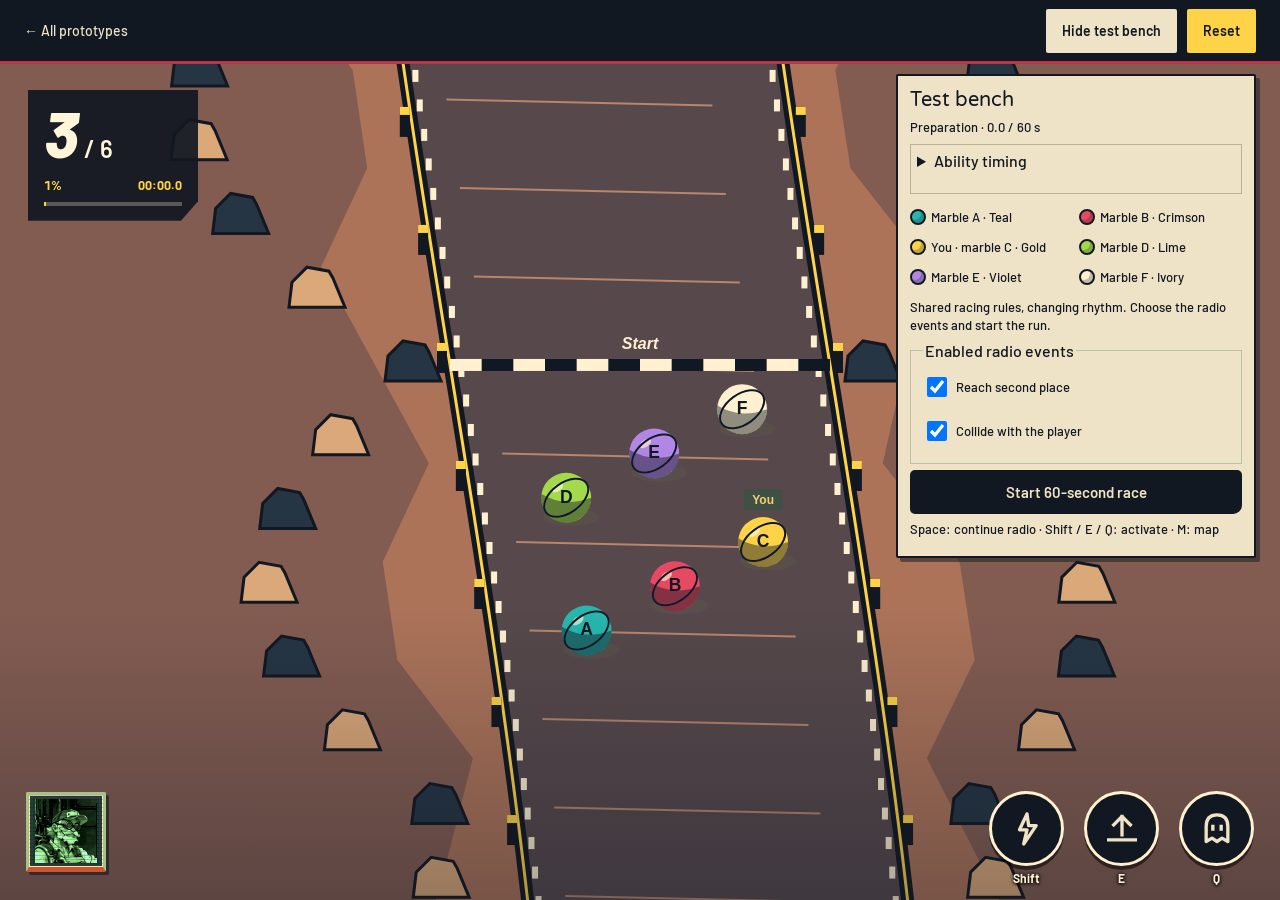
==== commit 44f1e88c: "Fix final arrival ranking and redesign radio terminal and tools" ====
--- a/prototype-01.html
+++ b/prototype-01.html
@@ -1,15 +1,15 @@
 <!doctype html>
-<html lang="en"><head><meta charset="utf-8"><meta name="viewport" content="width=device-width, initial-scale=1"><title data-text="pageTitle"></title><link rel="stylesheet" href="styles.css"></head>
-<body class="race-page" data-prototype="prototype-01"><header class="prototype-header"><a href="index.html" data-text="back" data-label="backLabel"></a><button id="controls-toggle" data-text="showTools" aria-expanded="false" aria-controls="demo-controls"></button><button id="header-reset" data-text="restart"></button></header>
+<html lang="en"><head><meta charset="utf-8"><meta name="viewport" content="width=device-width, initial-scale=1"><title data-text="pageTitle"></title><link rel="stylesheet" href="styles.css?v=radio-terminal-02"></head>
+<body class="race-page" data-prototype="prototype-01"><header class="prototype-header"><a href="index.html" data-text="back" data-label="backLabel"></a><div class="prototype-actions"><button id="controls-toggle" data-text="showTools" aria-expanded="false" aria-controls="demo-controls"></button><button id="header-reset" data-text="restart"></button></div></header>
 <main class="race" id="race"><canvas id="scene" data-label="scene"></canvas><div class="scene-vignette"></div>
 <section class="race-info" data-label="raceProgress"><div class="position"><strong id="position">3</strong><span>/ 6</span></div><div class="race-meta"><span id="progress-label">0%</span><span id="race-time">00:00.0</span></div><div class="progress-track" role="progressbar" data-label="distance" aria-valuemin="0" aria-valuemax="100" aria-valuenow="0"><span id="race-progress"></span></div></section>
 
 <section class="map-dock" data-label="minimap"><button id="map-toggle" class="map-tab" aria-expanded="true" data-label="toggleMap" data-title="toggleMapHelp" aria-controls="map-content" data-icon="map"></button><div id="map-content" class="instrument map-content"><div class="panel-heading"><span></span><button id="map-expand" class="small-button" data-label="expandMap" data-title="expandMap" data-icon="expand"></button></div><svg id="mini-map" viewBox="0 0 180 270" role="img" data-label="route"><path class="map-route-shadow"/><path class="map-route"/><path class="finish-line"/><circle class="start-marker" r="8"/><g id="map-markers"></g></svg><div class="map-legend"><span><i class="player-dot"></i><span data-text="you"></span></span><span><i class="rival-dot"></i><span data-text="otherRacers"></span></span></div></div></section>
-<div id="ability-feedback" class="ability-feedback" role="status"></div>
-<section class="radio-dock" id="radio-dock" data-label="conversation"><div class="portrait-stack"><div id="portrait-npc" role="img" class="portrait" hidden><span class="portrait-art" data-icon="npcPortrait"></span></div><div id="portrait-player" role="img" class="portrait active" data-label="playerPortrait"><span class="portrait-art" data-icon="playerPortrait"></span></div></div><div class="dialogue instrument" id="dialogue" hidden><div class="dialogue-body"><p id="speaker" class="speaker"></p><p id="dialog-text" class="dialog-text" aria-live="polite"></p><div class="dialogue-footer"><span id="dialog-step"></span><span data-text="continueRadio"></span></div></div></div></section>
-<section class="abilities" data-label="abilities"><div class="ability-row"><button class="ability instrument" data-ability="0" aria-controls="ability-detail"><span class="ability-icon"></span><span class="ability-state"></span><span class="ability-spinner" aria-hidden="true"></span><svg class="cooldown-ring" viewBox="0 0 80 80" aria-hidden="true"><circle class="ring-track" cx="40" cy="40" r="35"/><circle class="ring-progress" cx="40" cy="40" r="35"/></svg><span class="ability-key"></span></button><button class="ability instrument" data-ability="1" aria-controls="ability-detail"><span class="ability-icon"></span><span class="ability-state"></span><span class="ability-spinner" aria-hidden="true"></span><svg class="cooldown-ring" viewBox="0 0 80 80" aria-hidden="true"><circle class="ring-track" cx="40" cy="40" r="35"/><circle class="ring-progress" cx="40" cy="40" r="35"/></svg><span class="ability-key"></span></button><button class="ability instrument" data-ability="2" aria-controls="ability-detail"><span class="ability-icon"></span><span class="ability-state"></span><span class="ability-spinner" aria-hidden="true"></span><svg class="cooldown-ring" viewBox="0 0 80 80" aria-hidden="true"><circle class="ring-track" cx="40" cy="40" r="35"/><circle class="ring-progress" cx="40" cy="40" r="35"/></svg><span class="ability-key"></span></button></div><div id="ability-detail" class="ability-detail instrument" hidden><div class="panel-heading"><strong id="ability-name"></strong><button id="ability-close" class="small-button" data-label="closeAbility" data-icon="close"></button></div><p id="ability-description"></p><div class="detail-footer"><span id="ability-timing"></span><button id="ability-activate" data-text="activate"></button></div></div></section>
+
+<section class="radio-dock" id="radio-dock" data-label="conversation"><div class="portrait-stack"><div id="portrait-npc" role="img" class="portrait" hidden><span class="portrait-art" data-icon="npcPortrait"></span></div><div id="portrait-player" role="img" class="portrait active" data-label="playerPortrait"><span class="portrait-art" data-icon="playerPortrait"></span></div></div><div class="dialogue instrument" id="dialogue" hidden><div class="radio-hardware" aria-hidden="true"><span class="speaker-grille"></span><span class="radio-signal" id="radio-signal">▂▄▆</span></div><div class="dialogue-body"><div class="terminal-title"><span data-text="radioLink"></span><p id="speaker" class="speaker"></p></div><p id="dialog-text" class="dialog-text" aria-live="polite"></p><div class="dialogue-footer"><span id="dialog-step"></span><span data-text="continueRadio"></span></div></div></div></section>
+<section class="abilities" data-label="abilities"><div id="ability-feedback" class="ability-feedback" role="status"></div><div class="ability-row"><button class="ability instrument" data-ability="0" aria-controls="ability-detail"><span class="ability-icon"></span><span class="ability-state"></span><span class="ability-spinner" aria-hidden="true"></span><svg class="cooldown-ring" viewBox="0 0 80 80" aria-hidden="true"><circle class="ring-track" cx="40" cy="40" r="35"/><circle class="ring-progress" cx="40" cy="40" r="35"/></svg><span class="ability-key"></span></button><button class="ability instrument" data-ability="1" aria-controls="ability-detail"><span class="ability-icon"></span><span class="ability-state"></span><span class="ability-spinner" aria-hidden="true"></span><svg class="cooldown-ring" viewBox="0 0 80 80" aria-hidden="true"><circle class="ring-track" cx="40" cy="40" r="35"/><circle class="ring-progress" cx="40" cy="40" r="35"/></svg><span class="ability-key"></span></button><button class="ability instrument" data-ability="2" aria-controls="ability-detail"><span class="ability-icon"></span><span class="ability-state"></span><span class="ability-spinner" aria-hidden="true"></span><svg class="cooldown-ring" viewBox="0 0 80 80" aria-hidden="true"><circle class="ring-track" cx="40" cy="40" r="35"/><circle class="ring-progress" cx="40" cy="40" r="35"/></svg><span class="ability-key"></span></button></div><div id="ability-detail" class="ability-detail instrument" hidden><div class="panel-heading"><strong id="ability-name"></strong><button id="ability-close" class="small-button" data-label="closeAbility" data-icon="close"></button></div><p id="ability-description"></p><div class="detail-footer"><span id="ability-timing"></span><button id="ability-activate" data-text="activate"></button></div></div></section>
 
 <div id="finish-banner" class="finish-banner" role="status" hidden><p data-text="finishIntro"></p><h1 data-text="finishTitle"></h1><p id="result"></p></div></main>
 <aside class="test-bench"><section id="demo-controls" hidden><h2 data-text="testTools"></h2><p id="sim-status"></p><details class="ability-settings"><summary data-text="abilitySettings"></summary><p data-text="timingHint"></p><div id="ability-settings"></div></details><div id="marble-editor"></div><div id="preparation"><p data-text="prepHint"></p><fieldset><legend data-text="enabledEvents"></legend><div id="event-options"></div></fieldset><button id="start-race" data-text="startRace"></button></div><div id="live-tools" hidden><h3 data-text="dialogueTriggers"></h3><div id="event-triggers"></div><button id="pause" data-text="pause"></button></div><p data-text="keyboard"></p></section></aside>
 <dialog id="map-dialog" class="expanded-map instrument"><div class="panel-heading"><h2 data-text="mapHeading"></h2><button id="map-close" class="small-button" data-label="closeMap" data-icon="close"></button></div><div id="large-map"></div><div class="map-legend"><span><i class="player-dot"></i><span data-text="you"></span></span><span><i class="rival-dot"></i><span data-text="otherRacers"></span></span></div><p><span data-text="start"></span><span data-text="finish"></span></p></dialog>
-<script src="prototype-config.js?v=follow-camera-01"></script><script src="content.js?v=follow-camera-01"></script><script src="ability-model.js?v=follow-camera-01"></script><script src="radio-model.js?v=follow-camera-01"></script><script src="race-model.js?v=follow-camera-01"></script><script src="camera-model.js?v=follow-camera-01"></script><script src="prototype-01.js?v=follow-camera-01"></script></body></html>
+<script src="prototype-config.js?v=radio-terminal-02"></script><script src="content.js?v=radio-terminal-02"></script><script src="ability-model.js?v=radio-terminal-02"></script><script src="radio-model.js?v=radio-terminal-02"></script><script src="race-model.js?v=radio-terminal-02"></script><script src="camera-model.js?v=radio-terminal-02"></script><script src="prototype-01.js?v=radio-terminal-02"></script></body></html>
--- a/styles.css
+++ b/styles.css
@@ -7,7 +7,7 @@
 @media(prefers-reduced-motion:reduce){*,*::before,*::after{animation:none!important;transition:none!important;scroll-behavior:auto!important}}
 .topbar-title{position:absolute;left:50%;transform:translateX(-50%)}.demo-controls #reset{grid-column:1/-1}
 .topbar #controls-toggle::after{content:none}.topbar #controls-toggle svg{width:28px;height:28px;stroke:currentColor;fill:none;stroke-width:2.5}@media(max-width:360px){.topbar-title{display:none}}
-.portrait .portrait-art{display:block}.icon-button svg,.small-button svg{width:24px;height:24px;fill:none;stroke:currentColor;stroke-width:2.5;display:block;margin:auto}.ability .ability-icon{display:block}.ability img{width:44px;height:44px;display:block;object-fit:contain}.ability.activated .ability-state{inset:auto 3px 5px auto;font-size:15px;line-height:1;background:var(--gold);padding:2px}.ability.activated::after{content:"";position:absolute;top:5px;right:5px;width:6px;height:6px;border-radius:50%;background:var(--ink)}.map-legend span{gap:6px}#prototype-list{display:grid;gap:30px}@media(max-width:900px){.ability img{width:40px;height:40px}}
+.portrait .portrait-art{display:block}.icon-button svg,.small-button svg{width:24px;height:24px;fill:none;stroke:currentColor;stroke-width:2.5;display:block;margin:auto}.ability .ability-icon{display:block}.ability img{width:44px;height:44px;display:block;object-fit:contain}.ability.activated .ability-state{inset:auto 3px 5px auto;font-size:15px;line-height:1;background:var(--gold);padding:2px}.map-legend span{gap:6px}#prototype-list{display:grid;gap:30px}@media(max-width:900px){.ability img{width:40px;height:40px}}
 /* Reclaimed radio hardware; noise is confined to the portrait glass. */
 .dialogue{background:#716b51;border:3px solid #4d5747;border-radius:13px 17px 14px 11px;padding:13px;gap:12px;box-shadow:inset 0 1px #d5bd89,inset 0 -3px #484c3b,0 5px 0 #344d4329;color:#d6ebbc;width:430px}
 .dialogue-body{background:#193e30;border-radius:10px 13px 12px 10px;padding:10px 13px;box-shadow:inset 0 0 13px #091e18}
@@ -39,3 +39,18 @@
 
 /* Timing fields remain outside the game HUD. */
 .ability-settings fieldset{margin:12px 0;padding:10px;border:1px solid #665e50}.ability-settings label{display:grid;grid-template-columns:1fr 85px;align-items:center;gap:8px;margin:8px 0}.ability-settings input{width:85px;min-height:44px;padding:8px;background:#fff6da;color:#121821;border:2px solid #665e50;font:inherit}.ability-settings input[aria-invalid="true"]{border-color:#bd3449}.timing-error{display:block;color:#9d2337;font-size:13px}.ability-settings fieldset p{margin-bottom:0}.test-bench h3{font-size:16px}.prototype-header a{white-space:nowrap}
+
+/* Compact tools align with the single external header; radio is a terminal in repaired hardware. */
+.prototype-header{justify-content:space-between}.prototype-actions{display:flex;align-items:center;gap:10px;margin-left:auto}.prototype-header #header-reset{margin-left:0}
+.test-bench{left:auto;right:24px;top:74px}#demo-controls{width:360px;padding:12px;border:2px solid #121821;border-radius:2px;box-shadow:4px 4px #12182180;max-height:calc(100dvh - 86px)}#demo-controls h2{font-size:20px}#demo-controls p{margin:6px 0;font-size:13px}.ability-settings{margin:8px 0;padding:6px}.ability-settings summary{min-height:36px}.ability-settings fieldset{margin:6px 0;padding:6px}.ability-settings label{margin:3px 0;grid-template-columns:1fr 80px;gap:6px;font-size:14px}.ability-settings input{width:80px;padding:6px;min-height:44px}.ability-settings fieldset p{font-size:12px!important}.racer-identity{min-height:30px;font-size:13px}.marble-swatch{width:16px;height:16px;margin-right:5px}#marble-editor{display:grid;grid-template-columns:1fr 1fr;gap:0 5px}#event-options label{min-height:44px;font-size:13px;gap:6px}#demo-controls fieldset{margin:6px 0}#event-triggers{grid-template-columns:1fr 1fr;gap:6px;margin:6px 0}#event-triggers button{font-size:13px;padding:6px}#demo-controls h3{margin:10px 0 5px}
+.abilities .ability-feedback{left:auto;right:0;top:auto;bottom:100px;transform:none;max-width:265px;padding:6px 10px;text-align:right;background:#121821ec;color:#fff1d0;border-left:3px solid #ffd348;border-radius:0;font:600 14px Barlow,sans-serif;z-index:2}.ability-detail{bottom:140px}
+.radio-dock{width:480px;height:180px}.radio-dock .portrait-stack{width:80px;height:180px}.radio-dock .portrait{width:80px;height:80px;padding:4px;border-radius:2px;background:#2b3a39;border-color:#4aba94;box-shadow:inset 0 0 0 1px #ffedb7,3px 3px #12182199}.radio-dock #portrait-npc{bottom:92px}.radio-dock #portrait-player{border-bottom-color:#d0542d}.radio-dock .portrait-art{height:100%;background:#163c2d}.radio-dock .portrait img{display:block;width:100%;height:100%;object-fit:contain;filter:grayscale(1) sepia(1) hue-rotate(65deg) saturate(1.5) contrast(1.15);opacity:.95}.radio-dock .portrait::after{background:repeating-linear-gradient(0deg,transparent 0 3px,#071f2438 3px 4px)}
+.radio-dock .dialogue{left:92px;width:382px;padding:7px;display:flex;flex-direction:column;gap:5px;border:3px solid #2b3a39;border-radius:2px;background:#4aba94;box-shadow:inset 0 1px #ffedb7,4px 4px #121821b0}.radio-dock .dialogue::before{left:16px;top:-4px;background:#d0542d;width:35px;height:6px;transform:rotate(-4deg)}.radio-hardware{display:flex;align-items:center;justify-content:space-between;height:14px;flex-shrink:0}.speaker-grille{display:block!important;width:54px;height:12px;background:repeating-linear-gradient(90deg,#2b3a39 0 2px,#ffedb7 2px 4px);border:1px solid #2b3a39}.radio-signal{display:block!important;font:12px monospace;color:#2b3a39;transform-origin:bottom}
+.radio-dock .dialogue-body{border:2px solid #ffedb7;border-radius:0;background:#111d20;padding:0;box-shadow:none;min-height:0;flex:1;color:#ffedb7;font-family:'Courier New',monospace}.terminal-title{display:flex;align-items:center;justify-content:space-between;gap:8px;background:#ffedb7;color:#172626;padding:4px 7px;font:bold 12px 'Courier New',monospace}.radio-dock .dialogue-body .speaker{margin:0;color:#172626;font:bold 12px 'Courier New',monospace}.radio-dock .dialogue-body .dialog-text{font:16px/1.35 'Courier New',monospace;margin:9px 9px 7px;min-height:35px;max-width:none}.radio-dock .dialogue-footer{padding:0 9px 6px;margin-top:auto;gap:6px}.radio-dock .dialogue-footer span,.radio-dock .dialogue-footer span:last-child{font:11px 'Courier New',monospace;color:#ffedb7}
+@media(max-width:680px){.prototype-actions{gap:7px}.test-bench{left:auto;right:12px;top:68px}#demo-controls{max-height:calc(100dvh - 80px);width:350px}.radio-dock{width:calc(100% - 24px);height:156px}.radio-dock .portrait-stack{width:64px;height:156px}.radio-dock .portrait{width:64px;height:68px;padding:3px}.radio-dock #portrait-npc{bottom:80px}.radio-dock .dialogue{left:76px;top:auto;bottom:164px;width:calc(100% - 76px);min-height:182px;padding:5px}.radio-dock .dialogue-body .dialog-text{font-size:14px;line-height:1.4;margin:8px}.terminal-title{font-size:11px;padding:4px}.radio-dock .dialogue-body .speaker{font-size:11px}.radio-dock .dialogue-footer{padding:0 6px 6px}.radio-dock .dialogue-footer span{font-size:10px}.abilities .ability-feedback{bottom:94px;max-width:244px}.race-page:has(.radio-dock.transmitting) .ability-detail{bottom:370px}}
+
+#ability-settings fieldset{display:grid;grid-template-columns:1fr 1fr;gap:4px 8px}#ability-settings label{display:flex;flex-direction:column;align-items:flex-start;gap:4px;margin:0;font-size:12px;line-height:1.3}#ability-settings input{width:100%;max-width:140px}#ability-settings fieldset>p{grid-column:1/-1}#ability-settings .timing-error:empty{display:none}#ability-settings .timing-error:not(:empty){grid-column:1/-1}
+
+@media(max-width:680px){.radio-dock #portrait-npc{bottom:164px}.finish-banner{top:38%;padding:12px 16px}.finish-banner h1{font-size:38px;margin:4px 0 8px}.finish-banner p{font-size:13px}.finish-banner #result{font-size:13px;margin:0}}
+
+@media(min-width:681px) and (max-width:820px){.radio-dock{width:calc(100% - 340px)}.radio-dock .dialogue{width:calc(100% - 92px)}.radio-dock .dialogue-body .dialog-text{font-size:14px}.race-page:has(.radio-dock.transmitting) .ability-detail{bottom:210px}}
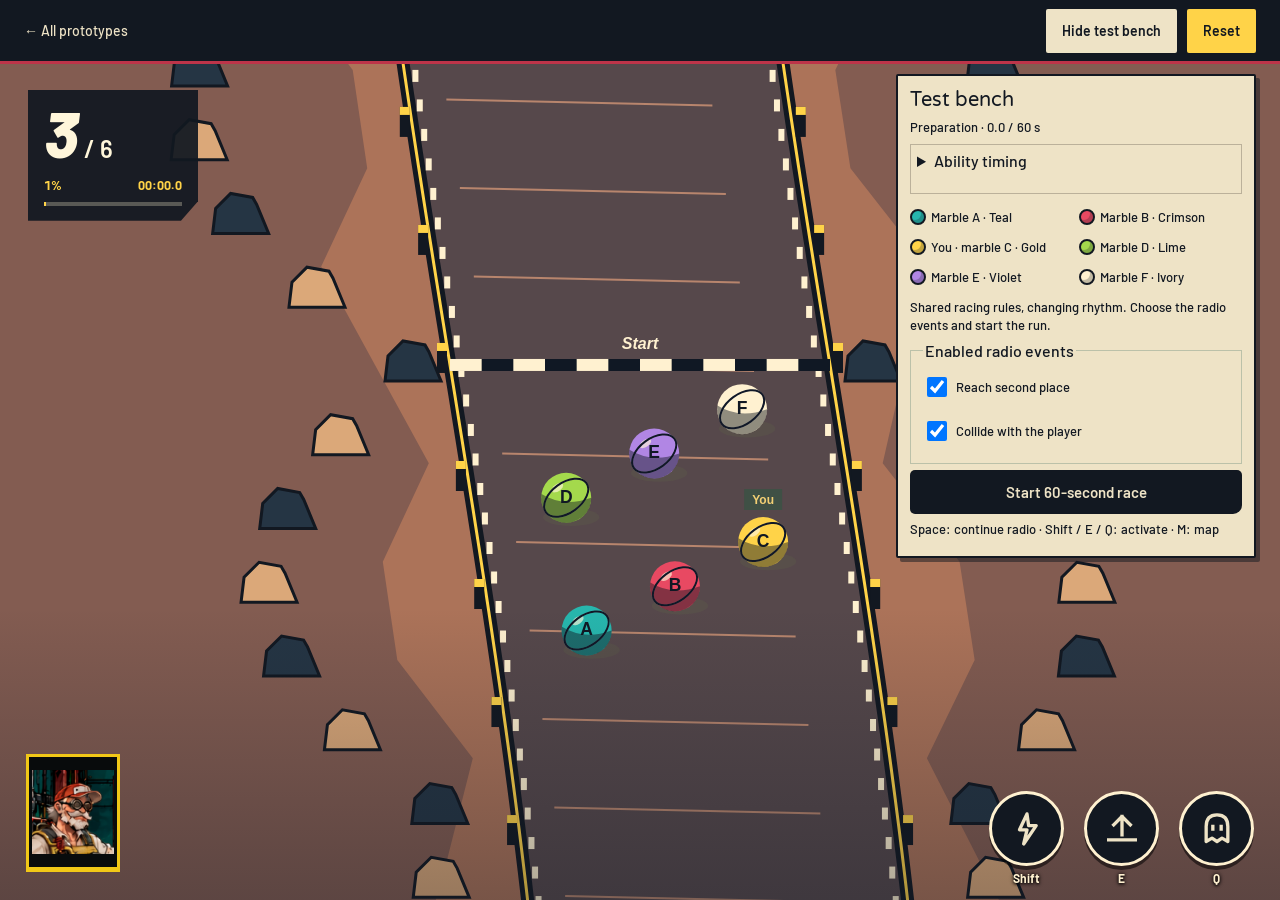
==== commit 562d0341: "Match Photoshop radio mockup and restore complete hub card borders" ====
--- a/prototype-01.html
+++ b/prototype-01.html
@@ -1,15 +1,21 @@
 <!doctype html>
-<html lang="en"><head><meta charset="utf-8"><meta name="viewport" content="width=device-width, initial-scale=1"><title data-text="pageTitle"></title><link rel="stylesheet" href="styles.css?v=radio-terminal-02"></head>
+<html lang="en"><head><meta charset="utf-8"><meta name="viewport" content="width=device-width, initial-scale=1"><title data-text="pageTitle"></title><link rel="stylesheet" href="styles.css?v=perry-transmissions-02"></head>
 <body class="race-page" data-prototype="prototype-01"><header class="prototype-header"><a href="index.html" data-text="back" data-label="backLabel"></a><div class="prototype-actions"><button id="controls-toggle" data-text="showTools" aria-expanded="false" aria-controls="demo-controls"></button><button id="header-reset" data-text="restart"></button></div></header>
 <main class="race" id="race"><canvas id="scene" data-label="scene"></canvas><div class="scene-vignette"></div>
 <section class="race-info" data-label="raceProgress"><div class="position"><strong id="position">3</strong><span>/ 6</span></div><div class="race-meta"><span id="progress-label">0%</span><span id="race-time">00:00.0</span></div><div class="progress-track" role="progressbar" data-label="distance" aria-valuemin="0" aria-valuemax="100" aria-valuenow="0"><span id="race-progress"></span></div></section>
 
 <section class="map-dock" data-label="minimap"><button id="map-toggle" class="map-tab" aria-expanded="true" data-label="toggleMap" data-title="toggleMapHelp" aria-controls="map-content" data-icon="map"></button><div id="map-content" class="instrument map-content"><div class="panel-heading"><span></span><button id="map-expand" class="small-button" data-label="expandMap" data-title="expandMap" data-icon="expand"></button></div><svg id="mini-map" viewBox="0 0 180 270" role="img" data-label="route"><path class="map-route-shadow"/><path class="map-route"/><path class="finish-line"/><circle class="start-marker" r="8"/><g id="map-markers"></g></svg><div class="map-legend"><span><i class="player-dot"></i><span data-text="you"></span></span><span><i class="rival-dot"></i><span data-text="otherRacers"></span></span></div></div></section>
 
-<section class="radio-dock" id="radio-dock" data-label="conversation"><div class="portrait-stack"><div id="portrait-npc" role="img" class="portrait" hidden><span class="portrait-art" data-icon="npcPortrait"></span></div><div id="portrait-player" role="img" class="portrait active" data-label="playerPortrait"><span class="portrait-art" data-icon="playerPortrait"></span></div></div><div class="dialogue instrument" id="dialogue" hidden><div class="radio-hardware" aria-hidden="true"><span class="speaker-grille"></span><span class="radio-signal" id="radio-signal">▂▄▆</span></div><div class="dialogue-body"><div class="terminal-title"><span data-text="radioLink"></span><p id="speaker" class="speaker"></p></div><p id="dialog-text" class="dialog-text" aria-live="polite"></p><div class="dialogue-footer"><span id="dialog-step"></span><span data-text="continueRadio"></span></div></div></div></section>
+<section class="radio-dock" id="radio-dock" data-label="conversation">
+<div id="portrait-player" role="img" class="portrait active" data-label="playerPortrait"><span class="portrait-art" data-icon="playerPortrait"></span></div>
+<div class="dialogue instrument" id="dialogue" hidden>
+<div class="dialogue-body"><div class="terminal-title"><p id="speaker" class="speaker"></p><span data-text="faction"></span></div><p id="dialog-text" class="dialog-text" aria-live="polite"></p><div class="dialogue-footer"><span id="dialog-step"></span><span data-text="continueRadio"></span></div></div>
+<div class="transmission-console"><div class="scan-panel"><p data-text="transmissionScan"></p><div class="scan-matrix" id="scan-matrix" aria-hidden="true"></div></div><div class="communication-link"><span class="radio-marble" id="player-radio-marble"></span><svg class="connection-lines" viewBox="0 0 200 50" aria-hidden="true"><path d="M0 25H30L45 10L62 40L80 18L100 30L120 16L138 37L157 12L175 25H200"/><path class="connection-pulse" d="M0 25H30L45 10L62 40L80 18L100 30L120 16L138 37L157 12L175 25H200"/></svg><span class="radio-marble" id="caller-radio-marble"></span></div></div>
+<div id="portrait-npc" role="img" class="portrait" hidden><span class="portrait-art" data-icon="npcPortrait"></span></div>
+</div></section>
 <section class="abilities" data-label="abilities"><div id="ability-feedback" class="ability-feedback" role="status"></div><div class="ability-row"><button class="ability instrument" data-ability="0" aria-controls="ability-detail"><span class="ability-icon"></span><span class="ability-state"></span><span class="ability-spinner" aria-hidden="true"></span><svg class="cooldown-ring" viewBox="0 0 80 80" aria-hidden="true"><circle class="ring-track" cx="40" cy="40" r="35"/><circle class="ring-progress" cx="40" cy="40" r="35"/></svg><span class="ability-key"></span></button><button class="ability instrument" data-ability="1" aria-controls="ability-detail"><span class="ability-icon"></span><span class="ability-state"></span><span class="ability-spinner" aria-hidden="true"></span><svg class="cooldown-ring" viewBox="0 0 80 80" aria-hidden="true"><circle class="ring-track" cx="40" cy="40" r="35"/><circle class="ring-progress" cx="40" cy="40" r="35"/></svg><span class="ability-key"></span></button><button class="ability instrument" data-ability="2" aria-controls="ability-detail"><span class="ability-icon"></span><span class="ability-state"></span><span class="ability-spinner" aria-hidden="true"></span><svg class="cooldown-ring" viewBox="0 0 80 80" aria-hidden="true"><circle class="ring-track" cx="40" cy="40" r="35"/><circle class="ring-progress" cx="40" cy="40" r="35"/></svg><span class="ability-key"></span></button></div><div id="ability-detail" class="ability-detail instrument" hidden><div class="panel-heading"><strong id="ability-name"></strong><button id="ability-close" class="small-button" data-label="closeAbility" data-icon="close"></button></div><p id="ability-description"></p><div class="detail-footer"><span id="ability-timing"></span><button id="ability-activate" data-text="activate"></button></div></div></section>
 
 <div id="finish-banner" class="finish-banner" role="status" hidden><p data-text="finishIntro"></p><h1 data-text="finishTitle"></h1><p id="result"></p></div></main>
 <aside class="test-bench"><section id="demo-controls" hidden><h2 data-text="testTools"></h2><p id="sim-status"></p><details class="ability-settings"><summary data-text="abilitySettings"></summary><p data-text="timingHint"></p><div id="ability-settings"></div></details><div id="marble-editor"></div><div id="preparation"><p data-text="prepHint"></p><fieldset><legend data-text="enabledEvents"></legend><div id="event-options"></div></fieldset><button id="start-race" data-text="startRace"></button></div><div id="live-tools" hidden><h3 data-text="dialogueTriggers"></h3><div id="event-triggers"></div><button id="pause" data-text="pause"></button></div><p data-text="keyboard"></p></section></aside>
 <dialog id="map-dialog" class="expanded-map instrument"><div class="panel-heading"><h2 data-text="mapHeading"></h2><button id="map-close" class="small-button" data-label="closeMap" data-icon="close"></button></div><div id="large-map"></div><div class="map-legend"><span><i class="player-dot"></i><span data-text="you"></span></span><span><i class="rival-dot"></i><span data-text="otherRacers"></span></span></div><p><span data-text="start"></span><span data-text="finish"></span></p></dialog>
-<script src="prototype-config.js?v=radio-terminal-02"></script><script src="content.js?v=radio-terminal-02"></script><script src="ability-model.js?v=radio-terminal-02"></script><script src="radio-model.js?v=radio-terminal-02"></script><script src="race-model.js?v=radio-terminal-02"></script><script src="camera-model.js?v=radio-terminal-02"></script><script src="prototype-01.js?v=radio-terminal-02"></script></body></html>
+<script src="prototype-config.js?v=perry-transmissions-02"></script><script src="content.js?v=perry-transmissions-02"></script><script src="ability-model.js?v=perry-transmissions-02"></script><script src="radio-model.js?v=perry-transmissions-02"></script><script src="race-model.js?v=perry-transmissions-02"></script><script src="camera-model.js?v=perry-transmissions-02"></script><script src="prototype-01.js?v=perry-transmissions-02"></script></body></html>
--- a/styles.css
+++ b/styles.css
@@ -54,3 +54,45 @@
 @media(max-width:680px){.radio-dock #portrait-npc{bottom:164px}.finish-banner{top:38%;padding:12px 16px}.finish-banner h1{font-size:38px;margin:4px 0 8px}.finish-banner p{font-size:13px}.finish-banner #result{font-size:13px;margin:0}}
 
 @media(min-width:681px) and (max-width:820px){.radio-dock{width:calc(100% - 340px)}.radio-dock .dialogue{width:calc(100% - 92px)}.radio-dock .dialogue-body .dialog-text{font-size:14px}.race-page:has(.radio-dock.transmitting) .ability-detail{bottom:210px}}
+
+/* Photoshop composition: upper dialogue window, portraits flanking the transmission strip. */
+.trail-card{position:relative;border:3px solid #121821}.trail-card::after{content:'';position:absolute;inset:0;border:1px solid #121821;border-radius:inherit;pointer-events:none;z-index:3}
+.radio-dock{width:520px;height:288px;bottom:28px;left:26px;--signal-yellow:#f1c817;--signal-black:#080b0c}
+.radio-dock .dialogue{inset:0;width:100%;height:100%;padding:0;border:0;display:block;border-radius:0;background:none;box-shadow:none;overflow:visible}
+.radio-dock .dialogue::before{content:none}
+.radio-dock .dialogue-body{position:absolute;left:0;right:0;top:0;height:158px;border:3px solid var(--signal-yellow);padding:0;background:var(--signal-black);color:#ffe059;box-shadow:none;border-radius:0}
+.radio-dock .terminal-title{padding:0;min-height:29px;display:flex;justify-content:space-between;border-bottom:3px solid var(--signal-yellow);background:var(--signal-black);color:var(--signal-yellow);font:bold 13px 'Courier New',monospace}
+.radio-dock .terminal-title .speaker{padding:4px 8px;margin:0;color:var(--signal-yellow);font:bold 15px 'Courier New',monospace;white-space:nowrap}
+.radio-dock .terminal-title>span{padding:5px 9px;background:var(--signal-yellow);color:#080b0c;white-space:nowrap}
+.radio-dock .dialogue-body .dialog-text{margin:11px 10px;font:16px/1.4 'Courier New',monospace;min-height:0;color:#ffe059}
+.radio-dock .dialogue-footer{position:absolute;bottom:7px;left:10px;right:10px;padding:0;display:flex;flex-wrap:nowrap;justify-content:space-between}
+.radio-dock .dialogue-footer span,.radio-dock .dialogue-footer span:last-child{font:11px 'Courier New',monospace;color:#d4b946}
+.radio-dock .portrait{width:94px;height:118px;padding:3px;bottom:0;border:3px solid var(--signal-yellow);border-radius:0;background:var(--signal-black);box-shadow:none;opacity:1}
+.radio-dock #portrait-player{left:0;bottom:0;border-color:var(--signal-yellow);z-index:5}
+.radio-dock #portrait-npc{left:auto;right:0;bottom:0;border-color:var(--signal-yellow)}
+.radio-dock .portrait-art{width:100%;height:100%;background:var(--signal-black)}
+.radio-dock .portrait img{width:100%;height:100%;object-fit:contain;filter:none;opacity:1;transition:filter .12s,opacity .12s}
+.radio-dock .portrait::after{display:none}
+.radio-dock.transmitting .portrait img{filter:grayscale(1) sepia(1) saturate(2.8) contrast(1.12)}
+.radio-dock.transmitting .portrait:not(.active) img{opacity:.45}
+.radio-dock.transmitting .portrait::after{display:block;background:repeating-linear-gradient(0deg,transparent 0 3px,#080b0c30 3px 4px)}
+.transmission-console{position:absolute;bottom:0;left:102px;right:102px;height:118px;background:var(--signal-black);border:2px solid var(--signal-yellow);overflow:hidden}
+.scan-panel{height:54px;border-bottom:2px solid var(--signal-yellow)}
+.scan-panel p{font:9px 'Courier New',monospace;color:var(--signal-yellow);margin:0;padding:3px 3px 2px;border-bottom:1px solid var(--signal-yellow);white-space:nowrap}
+.scan-matrix{display:grid;grid-template-columns:repeat(24,1fr);grid-template-rows:repeat(4,5px);gap:2px;padding:4px}
+.scan-matrix i{background:var(--signal-yellow);opacity:.15}
+.radio-dock.transmitting .scan-matrix i{animation:transmission-square var(--scan-period) steps(1) infinite;animation-delay:var(--scan-delay)}
+.communication-link{display:flex;align-items:center;justify-content:space-between;height:60px;padding:5px;gap:5px}
+.radio-marble{display:flex;align-items:center;justify-content:center;width:44px;height:44px;flex-shrink:0;border:2px solid var(--signal-yellow);border-radius:50%;background:radial-gradient(circle at 30% 25%,#ffffffcc,var(--marble-color) 45%,#080b0c);color:#080b0c;font:bold 15px Barlow,sans-serif;box-shadow:inset -3px -3px #080b0c50}
+.connection-lines{height:45px;min-width:0;width:100%;fill:none;stroke:#655b19;stroke-width:2}
+.connection-lines .connection-pulse{stroke:var(--signal-yellow);stroke-dasharray:18 220;stroke-dashoffset:238}
+.radio-dock.transmitting .connection-pulse{animation:transmission-pulse 2.4s linear infinite}
+@keyframes transmission-square{0%,65%,100%{opacity:.15}20%,45%{opacity:.65}}
+@keyframes transmission-pulse{to{stroke-dashoffset:0}}
+@media(min-width:681px) and (max-width:900px){.radio-dock{width:calc(100% - 330px);height:290px}.radio-dock .portrait{width:72px;height:110px}.transmission-console{left:78px;right:78px;height:110px}.radio-marble{width:30px;height:30px;font-size:12px}.scan-panel p{font-size:8px}.radio-dock .dialogue-body .dialog-text{font-size:14px}.radio-dock .terminal-title .speaker{font-size:12px}.radio-dock .terminal-title>span{font-size:11px}}
+@media(max-width:680px){.radio-dock{left:12px;bottom:24px;width:calc(100% - 24px);height:400px}.radio-dock #portrait-player{width:66px;height:84px}.radio-dock #portrait-npc{width:66px;height:84px;bottom:128px;right:0}.radio-dock .dialogue-body{top:auto;bottom:222px;height:165px}.radio-dock .terminal-title .speaker{font-size:12px;padding:5px}.radio-dock .terminal-title>span{font-size:11px;padding:5px}.radio-dock .dialogue-body .dialog-text{font-size:14px;margin:9px}.radio-dock .dialogue-footer span{font-size:10px}.transmission-console{left:72px;right:72px;bottom:128px;height:84px}.scan-panel{height:43px}.scan-panel p{font-size:7px;padding:3px 1px}.scan-matrix{grid-template-rows:repeat(4,3px);gap:2px;padding:3px}.communication-link{height:37px;padding:3px;gap:3px}.radio-marble{width:26px;height:26px;font-size:11px}.connection-lines{height:28px}.radio-dock.transmitting #portrait-player{bottom:128px}.race-page:has(.radio-dock.transmitting) .ability-detail{bottom:420px}.finish-banner{top:31%;padding:8px}.finish-banner h1{font-size:32px}}
+@media(prefers-reduced-motion:reduce){.radio-dock.transmitting .scan-matrix i,.radio-dock.transmitting .connection-pulse{animation:none}.radio-dock.transmitting .scan-matrix i:nth-child(3n){opacity:.55}.connection-lines .connection-pulse{stroke-dashoffset:0;stroke-dasharray:none}.radio-dock .portrait img{transition:none}}
+
+@media(max-width:680px){.radio-dock #portrait-player{bottom:128px}}
+
+.scan-panel p{font-size:11px}@media(min-width:681px) and (max-width:900px){.scan-panel p{font-size:9px}}@media(max-width:680px){.scan-panel p{font-size:10px}.finish-banner{top:38%;padding:12px 16px}.finish-banner h1{font-size:38px}}
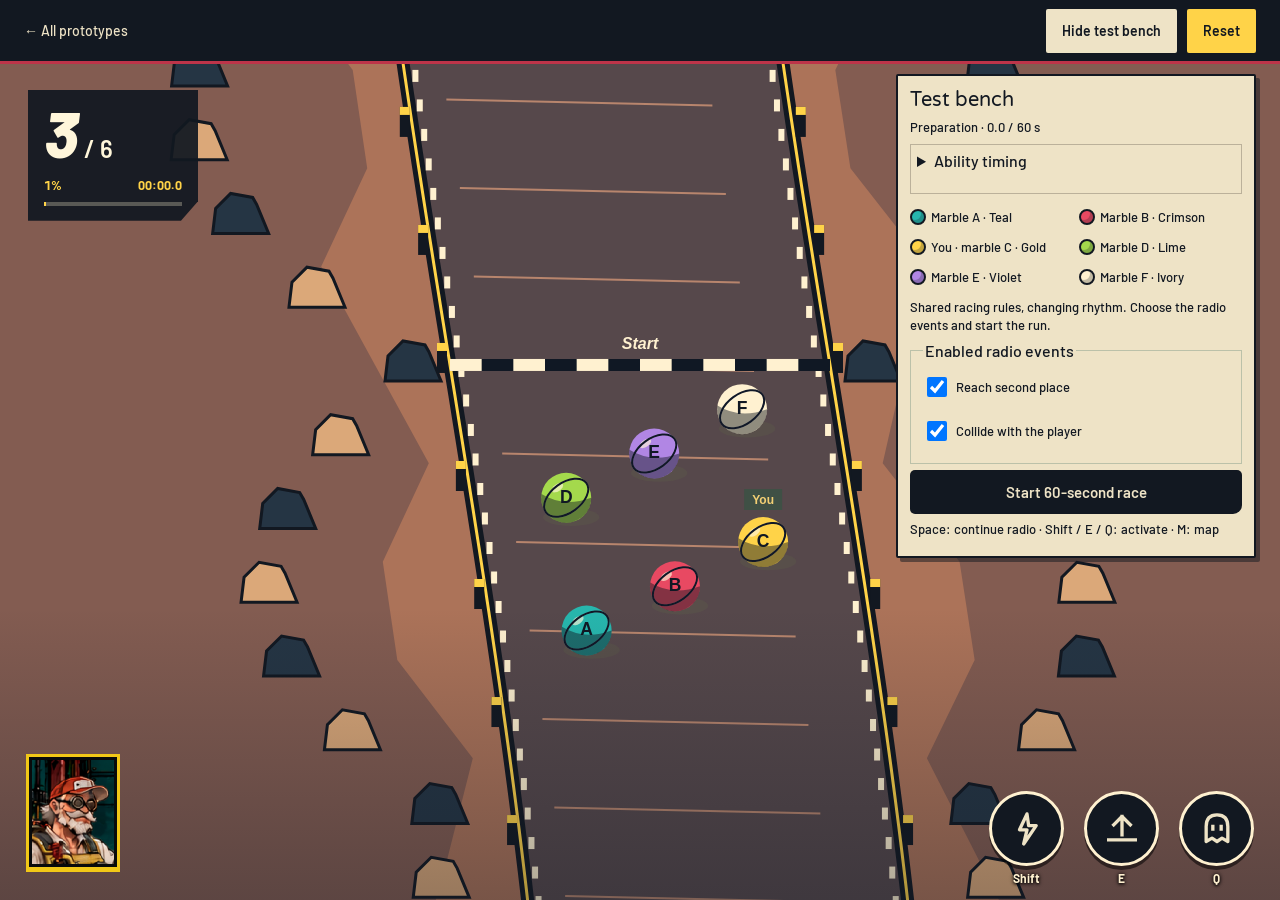
==== commit 5cbd4930: "Unify radio panel and add monochrome keyboard-toggle minimap" ====
--- a/prototype-01.html
+++ b/prototype-01.html
@@ -1,10 +1,10 @@
 <!doctype html>
-<html lang="en"><head><meta charset="utf-8"><meta name="viewport" content="width=device-width, initial-scale=1"><title data-text="pageTitle"></title><link rel="stylesheet" href="styles.css?v=perry-transmissions-02"></head>
+<html lang="en"><head><meta charset="utf-8"><meta name="viewport" content="width=device-width, initial-scale=1"><title data-text="pageTitle"></title><link rel="stylesheet" href="styles.css?v=continuous-radio-03"></head>
 <body class="race-page" data-prototype="prototype-01"><header class="prototype-header"><a href="index.html" data-text="back" data-label="backLabel"></a><div class="prototype-actions"><button id="controls-toggle" data-text="showTools" aria-expanded="false" aria-controls="demo-controls"></button><button id="header-reset" data-text="restart"></button></div></header>
 <main class="race" id="race"><canvas id="scene" data-label="scene"></canvas><div class="scene-vignette"></div>
 <section class="race-info" data-label="raceProgress"><div class="position"><strong id="position">3</strong><span>/ 6</span></div><div class="race-meta"><span id="progress-label">0%</span><span id="race-time">00:00.0</span></div><div class="progress-track" role="progressbar" data-label="distance" aria-valuemin="0" aria-valuemax="100" aria-valuenow="0"><span id="race-progress"></span></div></section>
 
-<section class="map-dock" data-label="minimap"><button id="map-toggle" class="map-tab" aria-expanded="true" data-label="toggleMap" data-title="toggleMapHelp" aria-controls="map-content" data-icon="map"></button><div id="map-content" class="instrument map-content"><div class="panel-heading"><span></span><button id="map-expand" class="small-button" data-label="expandMap" data-title="expandMap" data-icon="expand"></button></div><svg id="mini-map" viewBox="0 0 180 270" role="img" data-label="route"><path class="map-route-shadow"/><path class="map-route"/><path class="finish-line"/><circle class="start-marker" r="8"/><g id="map-markers"></g></svg><div class="map-legend"><span><i class="player-dot"></i><span data-text="you"></span></span><span><i class="rival-dot"></i><span data-text="otherRacers"></span></span></div></div></section>
+<section class="map-dock" data-label="minimap"><div id="map-content" class="instrument map-content"><div class="panel-heading"><span></span><button id="map-expand" class="small-button" data-label="expandMap" data-title="expandMap" data-icon="expand"></button></div><svg id="mini-map" viewBox="0 0 180 270" role="img" data-label="route"><path class="map-route-shadow"/><path class="map-route"/><path class="finish-line"/><circle class="start-marker" r="8"/><g id="map-markers"></g></svg><div class="map-legend"><span><i class="player-dot"></i><span data-text="you"></span></span><span><i class="rival-dot"></i><span data-text="otherRacers"></span></span></div></div></section>
 
 <section class="radio-dock" id="radio-dock" data-label="conversation">
 <div id="portrait-player" role="img" class="portrait active" data-label="playerPortrait"><span class="portrait-art" data-icon="playerPortrait"></span></div>
@@ -18,4 +18,4 @@
 <div id="finish-banner" class="finish-banner" role="status" hidden><p data-text="finishIntro"></p><h1 data-text="finishTitle"></h1><p id="result"></p></div></main>
 <aside class="test-bench"><section id="demo-controls" hidden><h2 data-text="testTools"></h2><p id="sim-status"></p><details class="ability-settings"><summary data-text="abilitySettings"></summary><p data-text="timingHint"></p><div id="ability-settings"></div></details><div id="marble-editor"></div><div id="preparation"><p data-text="prepHint"></p><fieldset><legend data-text="enabledEvents"></legend><div id="event-options"></div></fieldset><button id="start-race" data-text="startRace"></button></div><div id="live-tools" hidden><h3 data-text="dialogueTriggers"></h3><div id="event-triggers"></div><button id="pause" data-text="pause"></button></div><p data-text="keyboard"></p></section></aside>
 <dialog id="map-dialog" class="expanded-map instrument"><div class="panel-heading"><h2 data-text="mapHeading"></h2><button id="map-close" class="small-button" data-label="closeMap" data-icon="close"></button></div><div id="large-map"></div><div class="map-legend"><span><i class="player-dot"></i><span data-text="you"></span></span><span><i class="rival-dot"></i><span data-text="otherRacers"></span></span></div><p><span data-text="start"></span><span data-text="finish"></span></p></dialog>
-<script src="prototype-config.js?v=perry-transmissions-02"></script><script src="content.js?v=perry-transmissions-02"></script><script src="ability-model.js?v=perry-transmissions-02"></script><script src="radio-model.js?v=perry-transmissions-02"></script><script src="race-model.js?v=perry-transmissions-02"></script><script src="camera-model.js?v=perry-transmissions-02"></script><script src="prototype-01.js?v=perry-transmissions-02"></script></body></html>
+<script src="prototype-config.js?v=continuous-radio-03"></script><script src="content.js?v=continuous-radio-03"></script><script src="ability-model.js?v=continuous-radio-03"></script><script src="radio-model.js?v=continuous-radio-03"></script><script src="race-model.js?v=continuous-radio-03"></script><script src="camera-model.js?v=continuous-radio-03"></script><script src="prototype-01.js?v=continuous-radio-03"></script></body></html>
--- a/styles.css
+++ b/styles.css
@@ -96,3 +96,30 @@
 @media(max-width:680px){.radio-dock #portrait-player{bottom:128px}}
 
 .scan-panel p{font-size:11px}@media(min-width:681px) and (max-width:900px){.scan-panel p{font-size:9px}}@media(max-width:680px){.scan-panel p{font-size:10px}.finish-banner{top:38%;padding:12px 16px}.finish-banner h1{font-size:38px}}
+
+/* Continuous radio panel: one shared horizontal seam and single vertical dividers. */
+.radio-dock .dialogue-body{height:170px}
+.radio-dock .transmission-console{left:94px;right:94px;border-left:0;border-right:0;border-top:0;border-bottom-width:3px}
+.radio-dock.transmitting .portrait{border-top:0}
+.radio-dock .portrait img{object-fit:cover;object-position:50% 38%}
+.radio-dock #portrait-npc img{object-position:50% 35%}
+.radio-dock .radio-marble{border:0;border-radius:0;background:none;box-shadow:none;width:48px;height:48px;padding:0;color:var(--signal-yellow)}
+.radio-marble svg{display:block;width:100%;height:100%;fill:none;stroke:var(--signal-yellow);stroke-width:1.6}
+.radio-marble rect{fill:var(--signal-black);stroke:none}
+.radio-marble text{fill:var(--signal-yellow);stroke:none;text-anchor:middle;font:bold 16px 'Courier New',monospace}
+.map-dock .map-content,.expanded-map{background:#080b0c;color:#f1c817;border:2px solid #f1c817;border-radius:0;box-shadow:none;filter:none}
+.map-dock .map-content{animation:none}.map-content #map-expand,.expanded-map .small-button{color:#f1c817}
+.map-route-shadow,.expanded-map .map-route-shadow{display:none}
+.map-route,.expanded-map .map-route{stroke:#f1c817;stroke-width:5;filter:none}
+.start-marker,.expanded-map .start-marker{fill:#080b0c;stroke:#f1c817}
+.finish-line,.expanded-map .finish-line{fill:#f1c817;stroke:#f1c817}
+.racer-number{fill:#f1c817;font-size:9px}
+#map-markers [data-racer-label="2"],.large-markers [data-racer-label="2"]{fill:#080b0c}
+.expanded-map .map-legend .player-dot{background:#f1c817;outline:1px solid #f1c817}
+.expanded-map .map-legend .rival-dot{background:#080b0c;outline:1px solid #f1c817}
+@media(min-width:681px) and (max-width:900px){.radio-dock .dialogue-body{height:180px}.radio-dock .transmission-console{left:72px;right:72px}.radio-dock .radio-marble{width:32px;height:32px}}
+@media(max-width:680px){.radio-dock .dialogue-body{bottom:212px}.radio-dock .transmission-console{left:66px;right:66px}.radio-dock .radio-marble{width:28px;height:28px}}
+
+.map-content .racer-number,.expanded-map .racer-number{font-size:18px}.radio-marble text{font-size:20px}.expanded-map::backdrop{background:#0009}@media(max-width:680px){.radio-dock .radio-marble{width:32px;height:32px}}
+
+.racer-link{fill:none;stroke:#f1c817;stroke-width:1;opacity:.4}.racer-tag{fill:#080b0c;stroke:#f1c817;stroke-width:1}.racer-tag.player-tag{fill:#f1c817}.map-content .racer-number,.expanded-map .racer-number{font-size:17px}
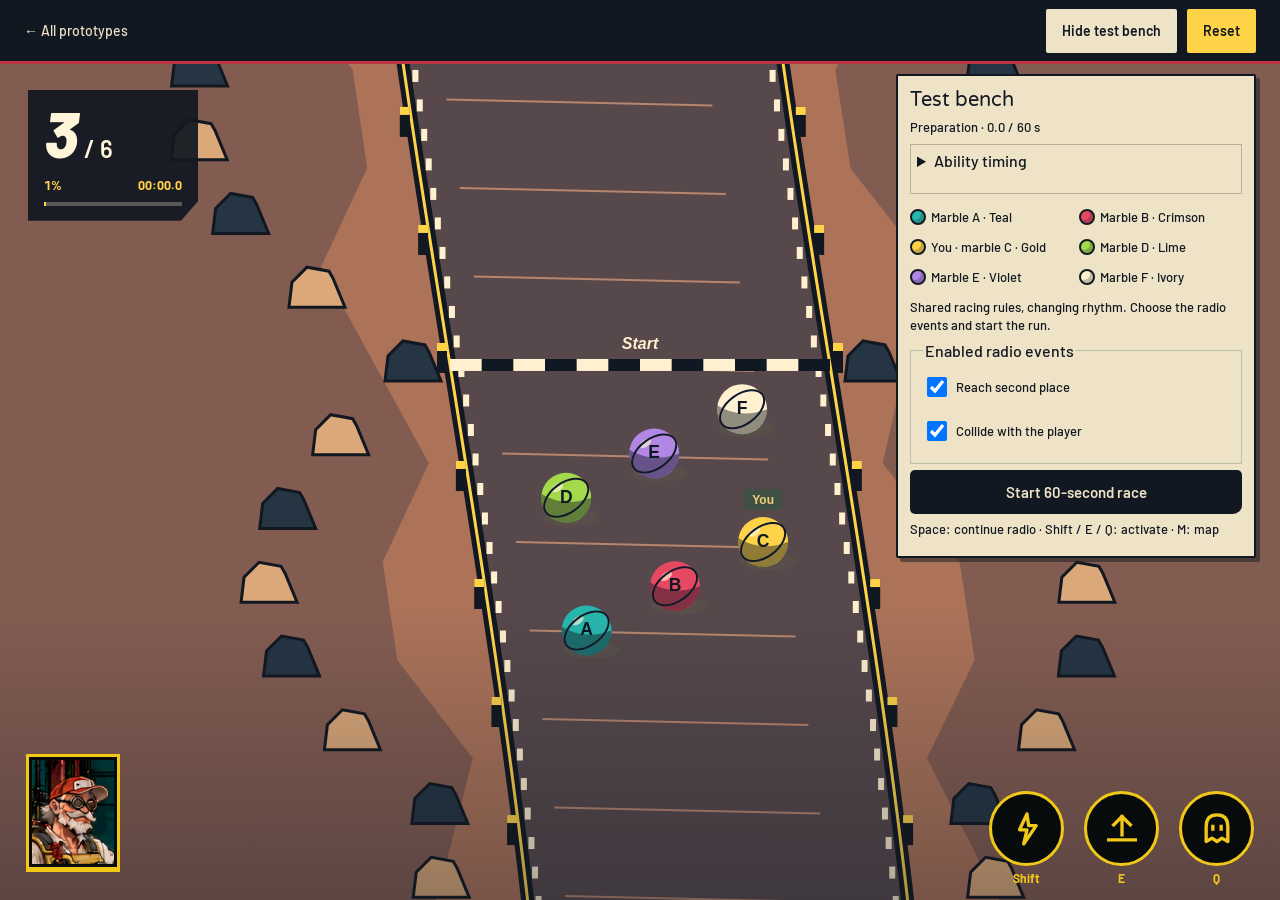
==== commit 9d020694: "Restyle ability instruments and show real race podium results" ====
--- a/prototype-01.html
+++ b/prototype-01.html
@@ -1,5 +1,5 @@
 <!doctype html>
-<html lang="en"><head><meta charset="utf-8"><meta name="viewport" content="width=device-width, initial-scale=1"><title data-text="pageTitle"></title><link rel="stylesheet" href="styles.css?v=continuous-radio-03"></head>
+<html lang="en"><head><meta charset="utf-8"><meta name="viewport" content="width=device-width, initial-scale=1"><title data-text="pageTitle"></title><link rel="stylesheet" href="styles.css?v=results-yellow-04"></head>
 <body class="race-page" data-prototype="prototype-01"><header class="prototype-header"><a href="index.html" data-text="back" data-label="backLabel"></a><div class="prototype-actions"><button id="controls-toggle" data-text="showTools" aria-expanded="false" aria-controls="demo-controls"></button><button id="header-reset" data-text="restart"></button></div></header>
 <main class="race" id="race"><canvas id="scene" data-label="scene"></canvas><div class="scene-vignette"></div>
 <section class="race-info" data-label="raceProgress"><div class="position"><strong id="position">3</strong><span>/ 6</span></div><div class="race-meta"><span id="progress-label">0%</span><span id="race-time">00:00.0</span></div><div class="progress-track" role="progressbar" data-label="distance" aria-valuemin="0" aria-valuemax="100" aria-valuenow="0"><span id="race-progress"></span></div></section>
@@ -15,7 +15,7 @@
 </div></section>
 <section class="abilities" data-label="abilities"><div id="ability-feedback" class="ability-feedback" role="status"></div><div class="ability-row"><button class="ability instrument" data-ability="0" aria-controls="ability-detail"><span class="ability-icon"></span><span class="ability-state"></span><span class="ability-spinner" aria-hidden="true"></span><svg class="cooldown-ring" viewBox="0 0 80 80" aria-hidden="true"><circle class="ring-track" cx="40" cy="40" r="35"/><circle class="ring-progress" cx="40" cy="40" r="35"/></svg><span class="ability-key"></span></button><button class="ability instrument" data-ability="1" aria-controls="ability-detail"><span class="ability-icon"></span><span class="ability-state"></span><span class="ability-spinner" aria-hidden="true"></span><svg class="cooldown-ring" viewBox="0 0 80 80" aria-hidden="true"><circle class="ring-track" cx="40" cy="40" r="35"/><circle class="ring-progress" cx="40" cy="40" r="35"/></svg><span class="ability-key"></span></button><button class="ability instrument" data-ability="2" aria-controls="ability-detail"><span class="ability-icon"></span><span class="ability-state"></span><span class="ability-spinner" aria-hidden="true"></span><svg class="cooldown-ring" viewBox="0 0 80 80" aria-hidden="true"><circle class="ring-track" cx="40" cy="40" r="35"/><circle class="ring-progress" cx="40" cy="40" r="35"/></svg><span class="ability-key"></span></button></div><div id="ability-detail" class="ability-detail instrument" hidden><div class="panel-heading"><strong id="ability-name"></strong><button id="ability-close" class="small-button" data-label="closeAbility" data-icon="close"></button></div><p id="ability-description"></p><div class="detail-footer"><span id="ability-timing"></span><button id="ability-activate" data-text="activate"></button></div></div></section>
 
-<div id="finish-banner" class="finish-banner" role="status" hidden><p data-text="finishIntro"></p><h1 data-text="finishTitle"></h1><p id="result"></p></div></main>
+<section id="finish-banner" class="finish-banner results-screen" aria-labelledby="results-title" hidden><div class="results-layout"><h1 id="results-title" data-text="finishTitle"></h1><div class="results-content"><div id="results-podium" class="results-podium"></div><p id="result" class="player-result" role="status"></p><div class="results-table-head"><span data-text="resultsRacer"></span><span data-text="resultsProgress"></span><span data-text="resultsArrival"></span></div><ol id="results-ranking" class="results-ranking"></ol><div class="results-actions"><button id="results-reset" data-text="restart"></button><a href="index.html" data-text="back"></a></div></div></div></section></main>
 <aside class="test-bench"><section id="demo-controls" hidden><h2 data-text="testTools"></h2><p id="sim-status"></p><details class="ability-settings"><summary data-text="abilitySettings"></summary><p data-text="timingHint"></p><div id="ability-settings"></div></details><div id="marble-editor"></div><div id="preparation"><p data-text="prepHint"></p><fieldset><legend data-text="enabledEvents"></legend><div id="event-options"></div></fieldset><button id="start-race" data-text="startRace"></button></div><div id="live-tools" hidden><h3 data-text="dialogueTriggers"></h3><div id="event-triggers"></div><button id="pause" data-text="pause"></button></div><p data-text="keyboard"></p></section></aside>
 <dialog id="map-dialog" class="expanded-map instrument"><div class="panel-heading"><h2 data-text="mapHeading"></h2><button id="map-close" class="small-button" data-label="closeMap" data-icon="close"></button></div><div id="large-map"></div><div class="map-legend"><span><i class="player-dot"></i><span data-text="you"></span></span><span><i class="rival-dot"></i><span data-text="otherRacers"></span></span></div><p><span data-text="start"></span><span data-text="finish"></span></p></dialog>
-<script src="prototype-config.js?v=continuous-radio-03"></script><script src="content.js?v=continuous-radio-03"></script><script src="ability-model.js?v=continuous-radio-03"></script><script src="radio-model.js?v=continuous-radio-03"></script><script src="race-model.js?v=continuous-radio-03"></script><script src="camera-model.js?v=continuous-radio-03"></script><script src="prototype-01.js?v=continuous-radio-03"></script></body></html>
+<script src="prototype-config.js?v=results-yellow-04"></script><script src="content.js?v=results-yellow-04"></script><script src="ability-model.js?v=results-yellow-04"></script><script src="radio-model.js?v=results-yellow-04"></script><script src="race-model.js?v=results-yellow-04"></script><script src="camera-model.js?v=results-yellow-04"></script><script src="prototype-01.js?v=results-yellow-04"></script></body></html>
--- a/styles.css
+++ b/styles.css
@@ -123,3 +123,14 @@
 .map-content .racer-number,.expanded-map .racer-number{font-size:18px}.radio-marble text{font-size:20px}.expanded-map::backdrop{background:#0009}@media(max-width:680px){.radio-dock .radio-marble{width:32px;height:32px}}
 
 .racer-link{fill:none;stroke:#f1c817;stroke-width:1;opacity:.4}.racer-tag{fill:#080b0c;stroke:#f1c817;stroke-width:1}.racer-tag.player-tag{fill:#f1c817}.map-content .racer-number,.expanded-map .racer-number{font-size:17px}
+/* Flat yellow ability instruments and race results. */
+.ability{background:#080b0c;border:3px solid #f1c817;color:#f1c817;box-shadow:none;filter:none}.ability:hover,.ability.selected{background:#23200d;color:#f1c817}.ability.activated{background:#f1c817;color:#080b0c;border-color:#f1c817;box-shadow:none}.ability.cooldown{background:#080b0c;color:#f1c817;border-color:#74651e}.ability.cooldown .ability-state{color:#f1c817}.ability .cooldown-ring{filter:none}.cooldown-ring .ring-track{stroke:#080b0c;stroke-width:11;opacity:1}.cooldown-ring .ring-progress{stroke:#f1c817;stroke-width:7}.ability-key{color:#f1c817;text-shadow:none}.ability.activated .ability-spinner{color:#080b0c}
+.radio-dock .terminal-title>span{align-self:stretch;display:flex;align-items:center;background:var(--signal-yellow)}
+.results-open #scene{filter:blur(7px)}
+.results-screen{position:absolute;inset:0;z-index:12;transform:none;width:auto;max-height:100%;overflow:auto;border:0;border-radius:0;box-shadow:none;background:#080b0c38;padding:24px;color:#f1c817;text-align:left}
+.results-layout{max-width:940px;margin:0 auto;display:grid;grid-template-columns:180px 1fr;gap:28px;align-items:start}.results-screen h1{font:italic 800 clamp(60px,7vw,100px)/.88 'Barlow Condensed',sans-serif;letter-spacing:-2px;margin:24px 0}.results-content{background:#080b0ccc;border:2px solid #f1c817;padding:20px}.results-podium{display:grid;grid-template-columns:repeat(3,1fr);gap:12px;align-items:end;height:190px}.podium-place{border:1px solid #f1c817;background:#080b0c80;display:flex;flex-direction:column;align-items:center;justify-content:end;padding:12px;position:relative;gap:8px;height:135px}.podium-place.place-1{height:180px;background:#f1c81716}.podium-place.place-3{height:120px}.podium-rank{position:absolute;top:6px;left:10px;font:italic 800 30px 'Barlow Condensed',sans-serif}.result-marble{display:inline-flex;flex-shrink:0;align-items:center;justify-content:center;border:2px solid #f1c817;background:var(--racer-color);color:#080b0c;border-radius:50%;width:30px;height:30px;font:bold 17px 'Courier New',monospace}.podium-place .result-marble{width:58px;height:58px;font-size:28px}.podium-place.place-1 .result-marble{width:78px;height:78px;font-size:38px}
+.results-screen #result{margin:18px 0 12px;font:bold 18px 'Courier New',monospace}.results-table-head,.results-ranking li{display:grid;grid-template-columns:minmax(0,1fr) 72px 104px;align-items:center;gap:10px}.results-table-head{font:12px 'Courier New',monospace;padding:8px 10px;color:#f1c817}.results-ranking{list-style:none;padding:0;margin:0;font:14px 'Courier New',monospace}.results-ranking li{padding:9px 10px;border-top:1px solid #f1c81770;min-height:49px}.result-ident{display:flex;align-items:center;gap:10px}.result-ident>b{width:16px}.result-ident>span:last-child{font-size:12px}.results-ranking .player-row{background:#f1c817;color:#080b0c}.player-row .result-marble{border-color:#080b0c}.results-actions{display:flex;gap:20px;align-items:center;margin-top:18px}.results-actions button{background:#f1c817;color:#080b0c;min-height:44px}.results-actions a{font-size:14px;color:#f1c817;padding:12px 0}
+@media(max-width:680px){.results-screen{padding:16px 12px}.results-layout{display:block}.results-screen h1{font-size:52px;letter-spacing:-1px;margin:0 0 12px}.results-content{padding:12px}.results-podium{height:150px;gap:6px}.podium-place{height:108px;padding:8px}.podium-place.place-1{height:145px}.podium-place.place-3{height:100px}.podium-place .result-marble{width:42px;height:42px;font-size:22px}.podium-place.place-1 .result-marble{width:60px;height:60px;font-size:30px}.podium-rank{font-size:24px}.results-table-head,.results-ranking li{grid-template-columns:minmax(0,1fr) 50px 74px;gap:5px;padding-left:5px;padding-right:5px}.result-ident{gap:5px;flex-wrap:wrap}.result-ident>span:last-child{width:100%;padding-left:24px;font-size:11px}.results-ranking li{font-size:12px}.results-ranking .result-marble{width:24px;height:24px;font-size:14px}.results-screen #result{font-size:16px}.results-actions{gap:14px}}
+.results-layout{grid-template-columns:220px 1fr}.results-screen h1{font-size:88px}.results-open .race-info,.results-open .map-dock,.results-open .radio-dock,.results-open .abilities{visibility:hidden}
+@media(max-width:680px){.results-screen h1{font-size:52px}}
+@media(max-width:680px){.results-table-head{font-size:10px}.results-ranking li>span:last-child{font-size:11px;white-space:normal;min-width:0}}
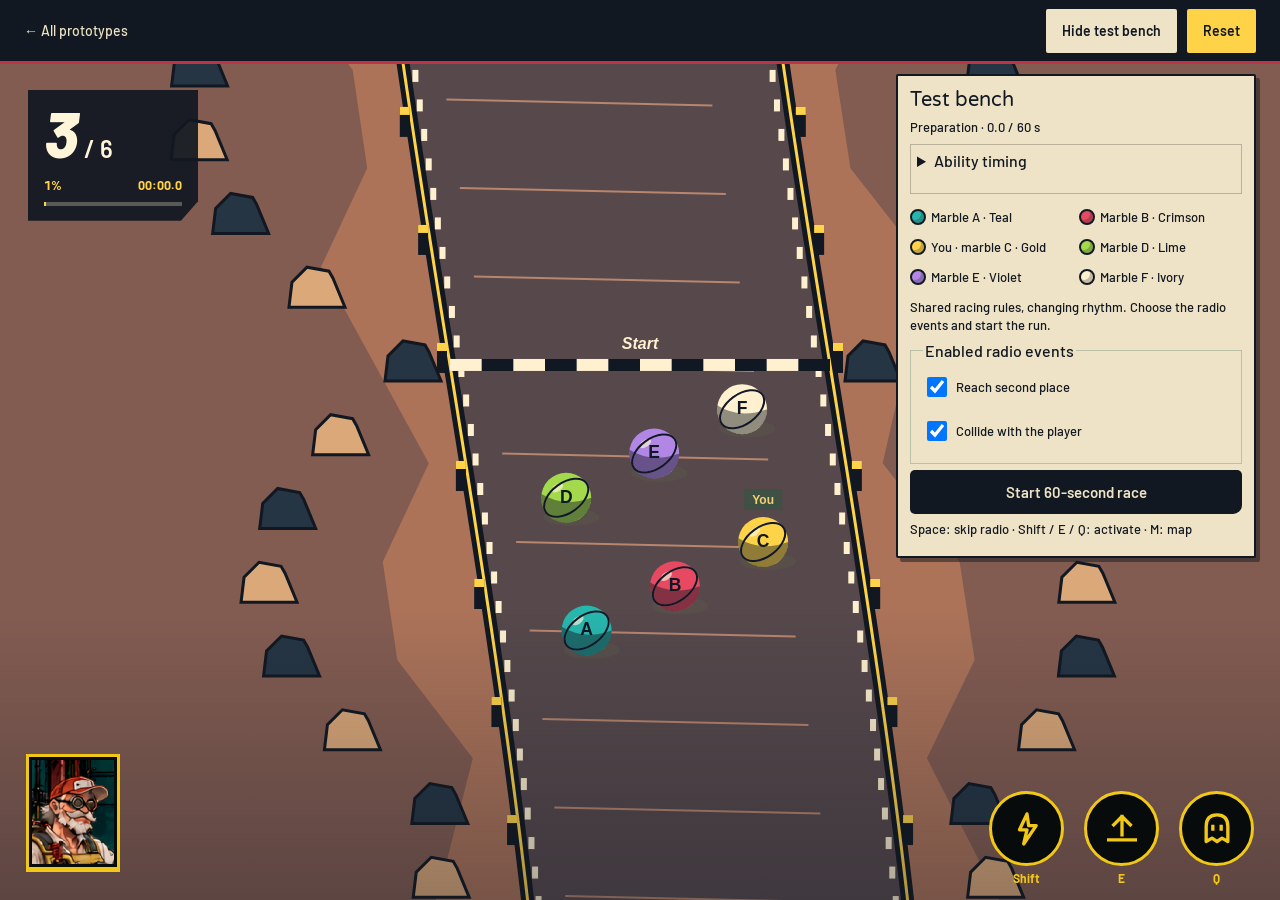
==== commit 74323fb0: "Restore automatic radio dialogue pacing based on text length" ====
--- a/prototype-01.html
+++ b/prototype-01.html
@@ -1,5 +1,5 @@
 <!doctype html>
-<html lang="en"><head><meta charset="utf-8"><meta name="viewport" content="width=device-width, initial-scale=1"><title data-text="pageTitle"></title><link rel="stylesheet" href="styles.css?v=results-yellow-04"></head>
+<html lang="en"><head><meta charset="utf-8"><meta name="viewport" content="width=device-width, initial-scale=1"><title data-text="pageTitle"></title><link rel="stylesheet" href="styles.css?v=auto-radio-05"></head>
 <body class="race-page" data-prototype="prototype-01"><header class="prototype-header"><a href="index.html" data-text="back" data-label="backLabel"></a><div class="prototype-actions"><button id="controls-toggle" data-text="showTools" aria-expanded="false" aria-controls="demo-controls"></button><button id="header-reset" data-text="restart"></button></div></header>
 <main class="race" id="race"><canvas id="scene" data-label="scene"></canvas><div class="scene-vignette"></div>
 <section class="race-info" data-label="raceProgress"><div class="position"><strong id="position">3</strong><span>/ 6</span></div><div class="race-meta"><span id="progress-label">0%</span><span id="race-time">00:00.0</span></div><div class="progress-track" role="progressbar" data-label="distance" aria-valuemin="0" aria-valuemax="100" aria-valuenow="0"><span id="race-progress"></span></div></section>
@@ -18,4 +18,4 @@
 <section id="finish-banner" class="finish-banner results-screen" aria-labelledby="results-title" hidden><div class="results-layout"><h1 id="results-title" data-text="finishTitle"></h1><div class="results-content"><div id="results-podium" class="results-podium"></div><p id="result" class="player-result" role="status"></p><div class="results-table-head"><span data-text="resultsRacer"></span><span data-text="resultsProgress"></span><span data-text="resultsArrival"></span></div><ol id="results-ranking" class="results-ranking"></ol><div class="results-actions"><button id="results-reset" data-text="restart"></button><a href="index.html" data-text="back"></a></div></div></div></section></main>
 <aside class="test-bench"><section id="demo-controls" hidden><h2 data-text="testTools"></h2><p id="sim-status"></p><details class="ability-settings"><summary data-text="abilitySettings"></summary><p data-text="timingHint"></p><div id="ability-settings"></div></details><div id="marble-editor"></div><div id="preparation"><p data-text="prepHint"></p><fieldset><legend data-text="enabledEvents"></legend><div id="event-options"></div></fieldset><button id="start-race" data-text="startRace"></button></div><div id="live-tools" hidden><h3 data-text="dialogueTriggers"></h3><div id="event-triggers"></div><button id="pause" data-text="pause"></button></div><p data-text="keyboard"></p></section></aside>
 <dialog id="map-dialog" class="expanded-map instrument"><div class="panel-heading"><h2 data-text="mapHeading"></h2><button id="map-close" class="small-button" data-label="closeMap" data-icon="close"></button></div><div id="large-map"></div><div class="map-legend"><span><i class="player-dot"></i><span data-text="you"></span></span><span><i class="rival-dot"></i><span data-text="otherRacers"></span></span></div><p><span data-text="start"></span><span data-text="finish"></span></p></dialog>
-<script src="prototype-config.js?v=results-yellow-04"></script><script src="content.js?v=results-yellow-04"></script><script src="ability-model.js?v=results-yellow-04"></script><script src="radio-model.js?v=results-yellow-04"></script><script src="race-model.js?v=results-yellow-04"></script><script src="camera-model.js?v=results-yellow-04"></script><script src="prototype-01.js?v=results-yellow-04"></script></body></html>
+<script src="prototype-config.js?v=auto-radio-05"></script><script src="content.js?v=auto-radio-05"></script><script src="ability-model.js?v=auto-radio-05"></script><script src="radio-model.js?v=auto-radio-05"></script><script src="race-model.js?v=auto-radio-05"></script><script src="camera-model.js?v=auto-radio-05"></script><script src="prototype-01.js?v=auto-radio-05"></script></body></html>
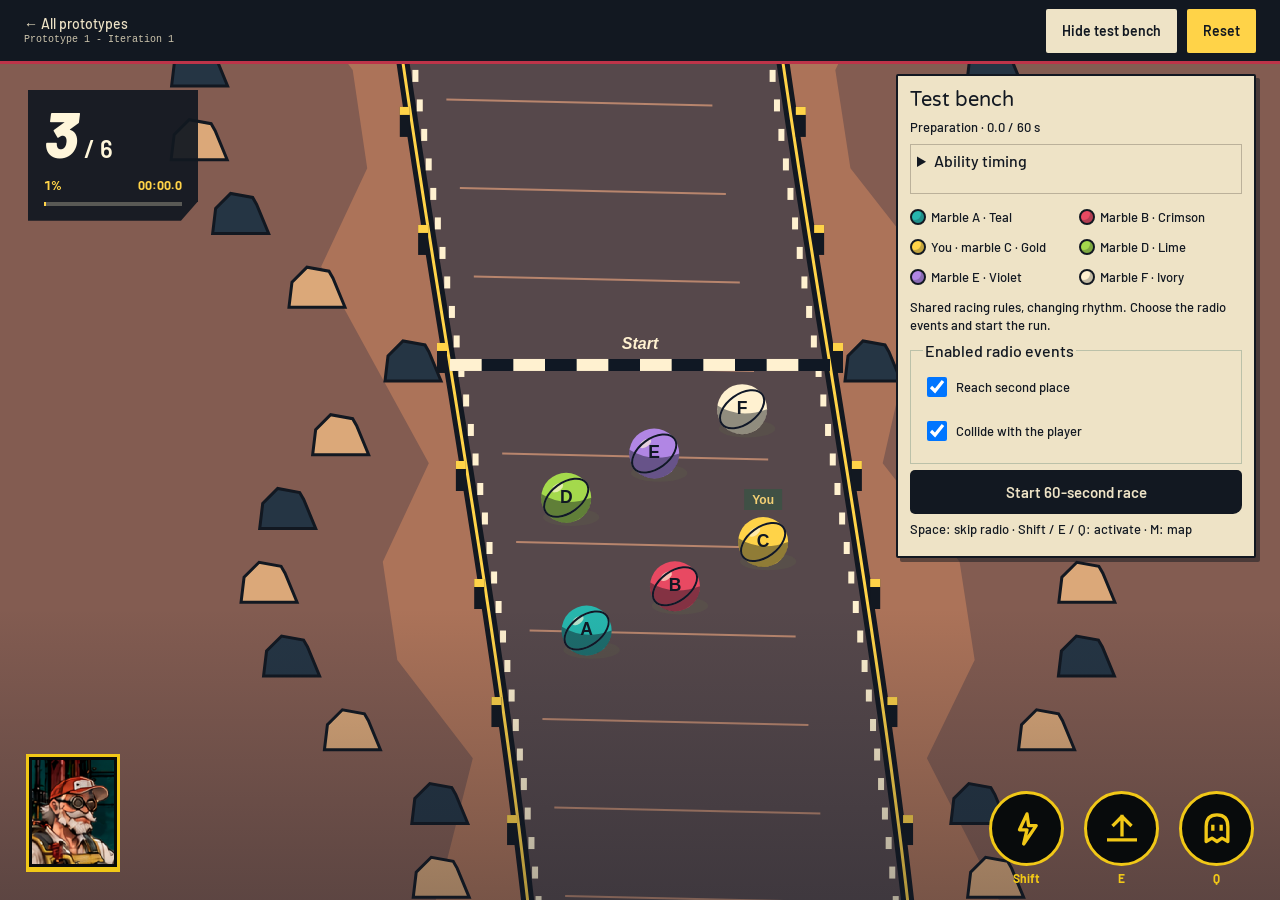
==== commit 35fa7b8c: "Consolidate latest race UI as prototype 1 iteration 2" ====
--- a/prototype-01.html
+++ b/prototype-01.html
@@ -1,6 +1,6 @@
 <!doctype html>
-<html lang="en"><head><meta charset="utf-8"><meta name="viewport" content="width=device-width, initial-scale=1"><title data-text="pageTitle"></title><link rel="stylesheet" href="styles.css?v=auto-radio-05"></head>
-<body class="race-page" data-prototype="prototype-01"><header class="prototype-header"><a href="index.html" data-text="back" data-label="backLabel"></a><div class="prototype-actions"><button id="controls-toggle" data-text="showTools" aria-expanded="false" aria-controls="demo-controls"></button><button id="header-reset" data-text="restart"></button></div></header>
+<html lang="en"><head><meta charset="utf-8"><meta name="viewport" content="width=device-width, initial-scale=1"><title data-text="pageTitle"></title><link rel="stylesheet" href="styles.css?v=race-label-06"><link rel="stylesheet" href="prototype-label.css?v=1"></head>
+<body class="race-page" data-prototype="prototype-01"><header class="prototype-header"><a href="index.html" class="iteration-link" data-label="backLabel">← All prototypes<span>Prototype 1 - Iteration 1</span></a><div class="prototype-actions"><button id="controls-toggle" data-text="showTools" aria-expanded="false" aria-controls="demo-controls"></button><button id="header-reset" data-text="restart"></button></div></header>
 <main class="race" id="race"><canvas id="scene" data-label="scene"></canvas><div class="scene-vignette"></div>
 <section class="race-info" data-label="raceProgress"><div class="position"><strong id="position">3</strong><span>/ 6</span></div><div class="race-meta"><span id="progress-label">0%</span><span id="race-time">00:00.0</span></div><div class="progress-track" role="progressbar" data-label="distance" aria-valuemin="0" aria-valuemax="100" aria-valuenow="0"><span id="race-progress"></span></div></section>
 
@@ -18,4 +18,4 @@
 <section id="finish-banner" class="finish-banner results-screen" aria-labelledby="results-title" hidden><div class="results-layout"><h1 id="results-title" data-text="finishTitle"></h1><div class="results-content"><div id="results-podium" class="results-podium"></div><p id="result" class="player-result" role="status"></p><div class="results-table-head"><span data-text="resultsRacer"></span><span data-text="resultsProgress"></span><span data-text="resultsArrival"></span></div><ol id="results-ranking" class="results-ranking"></ol><div class="results-actions"><button id="results-reset" data-text="restart"></button><a href="index.html" data-text="back"></a></div></div></div></section></main>
 <aside class="test-bench"><section id="demo-controls" hidden><h2 data-text="testTools"></h2><p id="sim-status"></p><details class="ability-settings"><summary data-text="abilitySettings"></summary><p data-text="timingHint"></p><div id="ability-settings"></div></details><div id="marble-editor"></div><div id="preparation"><p data-text="prepHint"></p><fieldset><legend data-text="enabledEvents"></legend><div id="event-options"></div></fieldset><button id="start-race" data-text="startRace"></button></div><div id="live-tools" hidden><h3 data-text="dialogueTriggers"></h3><div id="event-triggers"></div><button id="pause" data-text="pause"></button></div><p data-text="keyboard"></p></section></aside>
 <dialog id="map-dialog" class="expanded-map instrument"><div class="panel-heading"><h2 data-text="mapHeading"></h2><button id="map-close" class="small-button" data-label="closeMap" data-icon="close"></button></div><div id="large-map"></div><div class="map-legend"><span><i class="player-dot"></i><span data-text="you"></span></span><span><i class="rival-dot"></i><span data-text="otherRacers"></span></span></div><p><span data-text="start"></span><span data-text="finish"></span></p></dialog>
-<script src="prototype-config.js?v=auto-radio-05"></script><script src="content.js?v=auto-radio-05"></script><script src="ability-model.js?v=auto-radio-05"></script><script src="radio-model.js?v=auto-radio-05"></script><script src="race-model.js?v=auto-radio-05"></script><script src="camera-model.js?v=auto-radio-05"></script><script src="prototype-01.js?v=auto-radio-05"></script></body></html>
+<script src="prototype-config.js?v=race-label-06"></script><script src="content.js?v=race-label-06"></script><script src="ability-model.js?v=race-label-06"></script><script src="radio-model.js?v=race-label-06"></script><script src="race-model.js?v=race-label-06"></script><script src="camera-model.js?v=race-label-06"></script><script src="prototype-01.js?v=race-label-06"></script></body></html>
--- a/prototype-label.css
+++ b/prototype-label.css
@@ -0,0 +1,2 @@
+.prototype-header .iteration-link{padding:3px 0;min-height:44px;display:flex;flex-direction:column;justify-content:center;gap:2px}.iteration-link span{font:10px/1.2 'Courier New',monospace;opacity:.85;white-space:nowrap}
+@media(max-width:360px){.prototype-header:has(.iteration-link){gap:6px}.iteration-link span{font-size:8.5px}}
